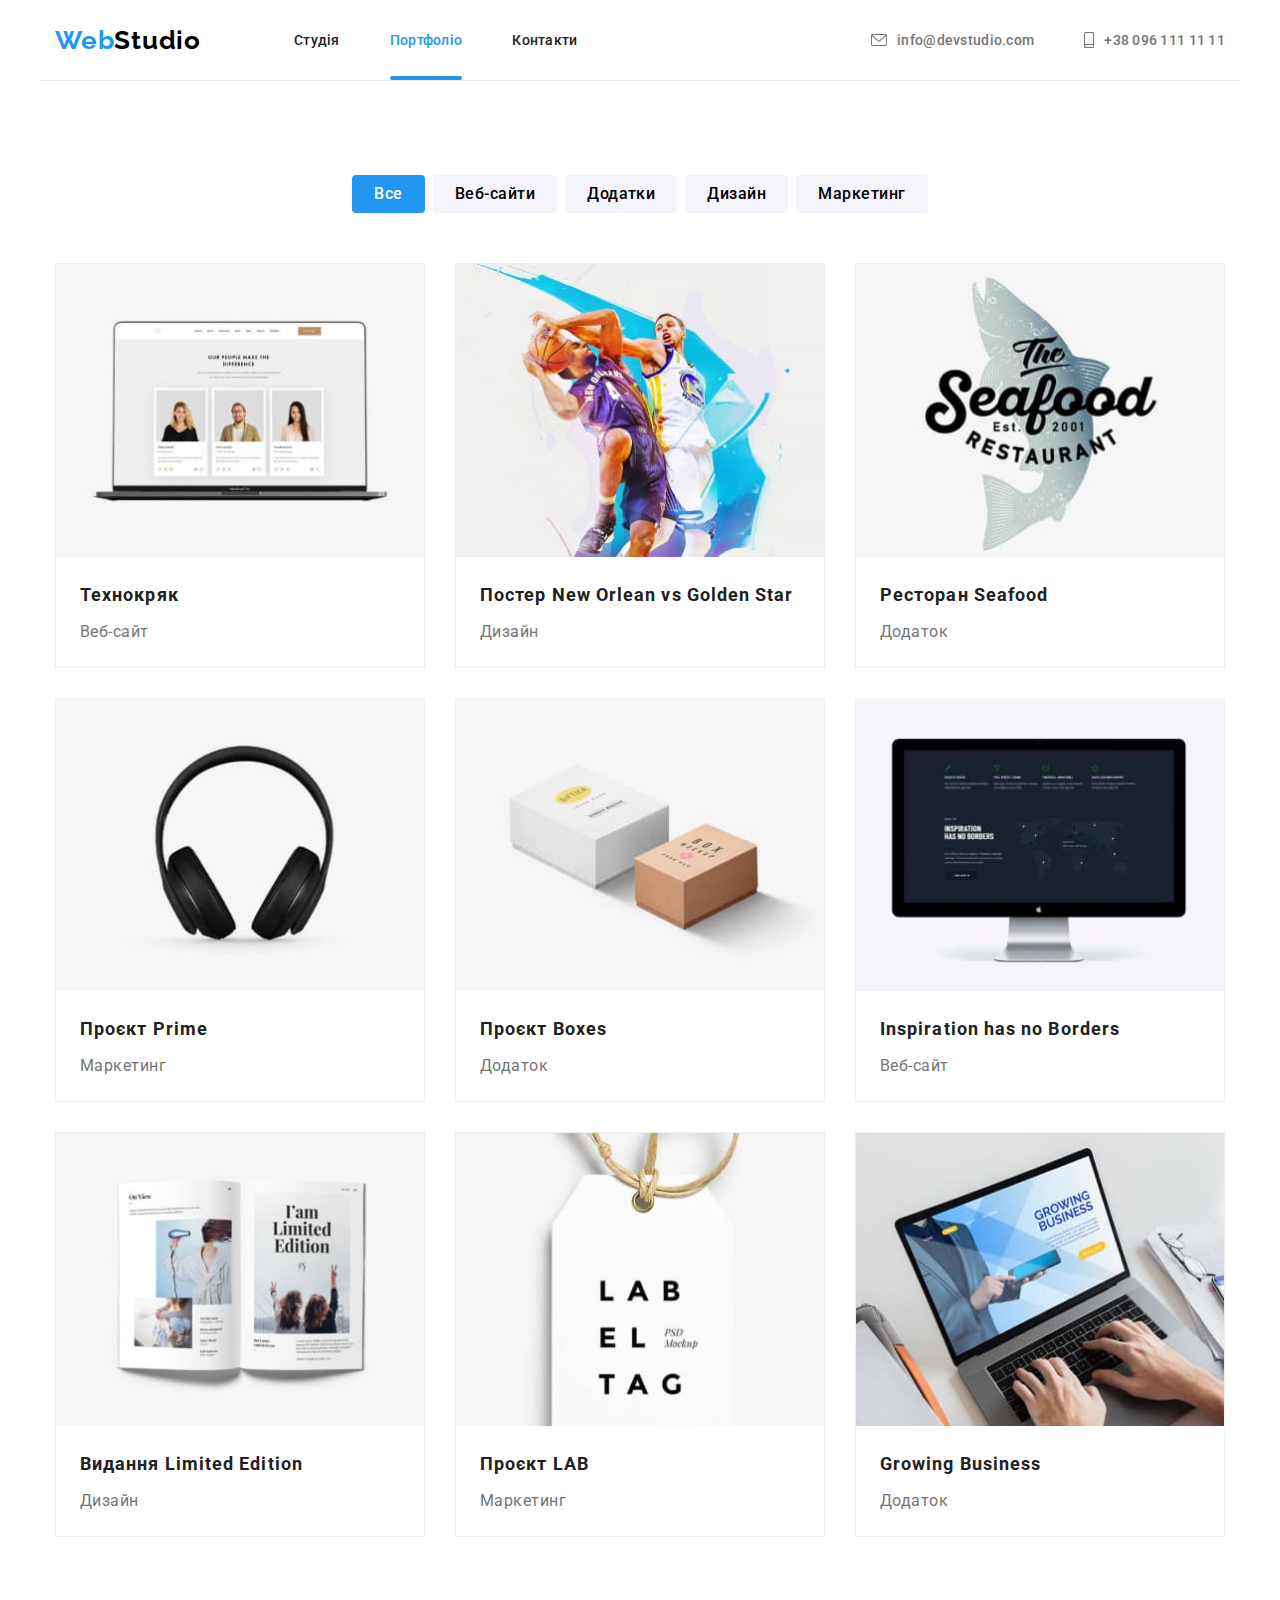
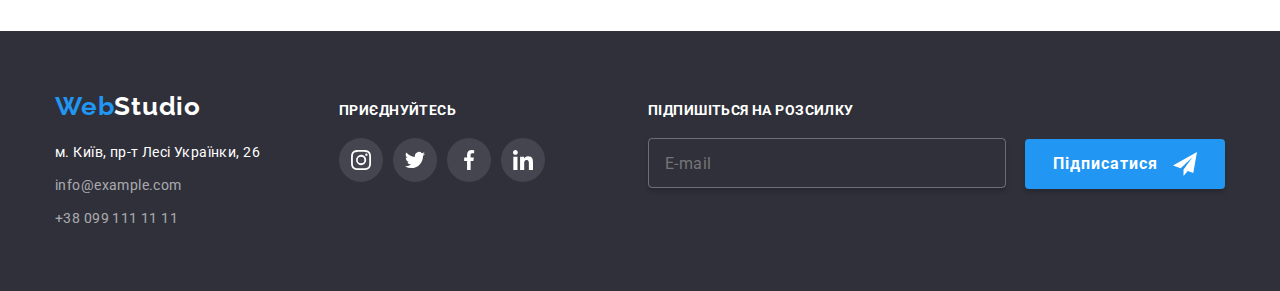
==== portfolio.html @ 69d541e0 "Initial commit" ====
<!DOCTYPE html>
<html lang="uk">
  <head>
    <meta charset="UTF-8" />
    <meta http-equiv="X-UA-Compatible" content="IE=edge" />
    <meta name="viewport" content="width=device-width, initial-scale=1.0" />

    <link rel="preconnect" href="https://fonts.googleapis.com" />
    <link rel="preconnect" href="https://fonts.gstatic.com" crossorigin />
    <link
      href="https://fonts.googleapis.com/css2?family=Raleway:wght@700&family=Roboto:wght@400;500;700;900&display=swap"
      rel="stylesheet"
    />

    <link rel="stylesheet" href="./css/modern-normalize.css" />
    <link rel="stylesheet" href="./css/styles.css" />

    <title>Portfolio</title>
  </head>

  <body>
    <header>
      <div class="container header">
        <nav class="header-nav">
          <a class="nav-logo" href="./index.html"><span class="axcent">Web</span>Studio</a>

          <ul class="nav-list">
            <li class="item"><a class="nav-link" href="./index.html">Студія</a></li>
            <li class="item">
              <a class="nav-link current-page" href="./portfolio.html">Портфоліо</a>
            </li>
            <li class="item"><a class="nav-link" href="#">Контакти</a></li>
          </ul>
        </nav>

        <ul class="header-contact-list">
          <li class="item">
            <a class="nav-link contact-link" href="mailto:info@devstudio.com">
              <svg class="contact-link-icon" aria-hidden="true">
                <use href="./images/icons.svg#icon-envelope"></use>
              </svg>
              info@devstudio.com</a
            >
          </li>
          <li class="item">
            <a class="nav-link contact-link" href="tel:+380961111111">
              <svg class="contact-link-icon smartfone" aria-hidden="true">
                <use href="./images/icons.svg#icon-smartphone"></use>
              </svg>
              +38 096 111 11 11</a
            >
          </li>
        </ul>
      </div>
    </header>

    <main>
      <!-- cases -->
      <section class="section cases">
        <div class="container">
          <h1 class="visually-hidden">Галерея проектів</h1>

          <ul class="button-list">
            <li class="button-list-item">
              <button class="button start" type="button">Все</button>
            </li>
            <li class="button-list-item">
              <button type="button" class="button">Веб-сайти</button>
            </li>
            <li class="button-list-item">
              <button type="button" class="button">Додатки</button>
            </li>
            <li class="button-list-item"><button type="button" class="button">Дизайн</button></li>
            <li class="button-list-item">
              <button type="button" class="button">Маркетинг</button>
            </li>
          </ul>

          <ul class="cases-list">
            <li class="case-item">
              <a href="#" class="case-link">
                <div class="card-thumb">
                  <img
                    src="./images/cases/case-1.jpg"
                    alt="сторінка веб-сайту на екрані ноутбука"
                    width="370"
                    height="294"
                  />
                  <div class="card-description">
                    <p class="card-description-text">
                      Ресурс пропонує комплексні пропозиції з різним рівнем функціоналу та сервісів.
                      Все це дозволить відвідувачу отримати вичерпні відомості про компанію чи
                      приватну особу.
                    </p>
                  </div>
                </div>
                <h2 class="case-title">Технокряк</h2>
                <p class="case-text">Веб-сайт</p>
              </a>
            </li>

            <li class="case-item">
              <a href="#" class="case-link">
                <div class="card-thumb">
                  <img
                    src="./images/cases/case-2.jpg"
                    alt="два спортсмени грають в баскетбол"
                    width="370"
                    height="294"
                  />
                  <div class="card-description">
                    <p class="card-description-text">
                      Ресурс пропонує комплексні пропозиції з різним рівнем функціоналу та сервісів.
                      Все це дозволить відвідувачу отримати вичерпні відомості про компанію чи
                      приватну особу.
                    </p>
                  </div>
                </div>
                <h2 class="case-title">Постер New Orlean vs Golden Star</h2>
                <p class="case-text">Дизайн</p>
              </a>
            </li>

            <li class="case-item">
              <a href="#" class="case-link">
                <div class="card-thumb">
                  <img
                    src="./images/cases/case-3.jpg"
                    alt="емблема морського ресторану"
                    width="370"
                    height="294"
                  />
                  <div class="card-description">
                    <p class="card-description-text">
                      Ресурс пропонує комплексні пропозиції з різним рівнем функціоналу та сервісів.
                      Все це дозволить відвідувачу отримати вичерпні відомості про компанію чи
                      приватну особу.
                    </p>
                  </div>
                </div>
                <h2 class="case-title">Ресторан Seafood</h2>
                <p class="case-text">Додаток</p>
              </a>
            </li>

            <li class="case-item">
              <a href="#" class="case-link">
                <div class="card-thumb">
                  <img src="./images/cases/case-4.jpg" alt="навушники" width="370" height="294" />
                  <div class="card-description">
                    <p class="card-description-text">
                      Ресурс пропонує комплексні пропозиції з різним рівнем функціоналу та сервісів.
                      Все це дозволить відвідувачу отримати вичерпні відомості про компанію чи
                      приватну особу.
                    </p>
                  </div>
                </div>
                <h2 class="case-title">Проєкт Prime</h2>
                <p class="case-text">Маркетинг</p>
              </a>
            </li>

            <li class="case-item">
              <a href="#" class="case-link">
                <div class="card-thumb">
                  <img src="./images/cases/case-5.jpg" alt="дві коробки" width="370" height="294" />
                  <div class="card-description">
                    <p class="card-description-text">
                      Ресурс пропонує комплексні пропозиції з різним рівнем функціоналу та сервісів.
                      Все це дозволить відвідувачу отримати вичерпні відомості про компанію чи
                      приватну особу.
                    </p>
                  </div>
                </div>
                <h2 class="case-title">Проєкт Boxes</h2>
                <p class="case-text">Додаток</p>
              </a>
            </li>

            <li class="case-item">
              <a href="#" class="case-link">
                <div class="card-thumb">
                  <img
                    src="./images/cases/case-6.jpg"
                    alt="сторінка веб-сайту на екрані монітору"
                    width="370"
                    height="294"
                  />
                  <div class="card-description">
                    <p class="card-description-text">
                      Ресурс пропонує комплексні пропозиції з різним рівнем функціоналу та сервісів.
                      Все це дозволить відвідувачу отримати вичерпні відомості про компанію чи
                      приватну особу.
                    </p>
                  </div>
                </div>
                <h2 class="case-title">Inspiration has no Borders</h2>
                <p class="case-text">Веб-сайт</p>
              </a>
            </li>

            <li class="case-item">
              <a href="#" class="case-link">
                <div class="card-thumb">
                  <img
                    src="./images/cases/case-7.jpg"
                    alt="розгорнутий журнал"
                    width="370"
                    height="294"
                  />
                  <div class="card-description">
                    <p class="card-description-text">
                      Ресурс пропонує комплексні пропозиції з різним рівнем функціоналу та сервісів.
                      Все це дозволить відвідувачу отримати вичерпні відомості про компанію чи
                      приватну особу.
                    </p>
                  </div>
                </div>
                <h2 class="case-title">Видання Limited Edition</h2>
                <p class="case-text">Дизайн</p>
              </a>
            </li>

            <li class="case-item">
              <a href="#" class="case-link">
                <div class="card-thumb">
                  <img src="./images/cases/case-8.jpg" alt="ярлик" width="370" height="294" />
                  <div class="card-description">
                    <p class="card-description-text">
                      Ресурс пропонує комплексні пропозиції з різним рівнем функціоналу та сервісів.
                      Все це дозволить відвідувачу отримати вичерпні відомості про компанію чи
                      приватну особу.
                    </p>
                  </div>
                </div>
                <h2 class="case-title">Проєкт LAB</h2>
                <p class="case-text">Маркетинг</p>
              </a>
            </li>

            <li class="case-item">
              <a href="#" class="case-link">
                <div class="card-thumb">
                  <img
                    src="./images/cases/case-9.jpg"
                    alt="сторінка веб-сайту на екрані ноутбуку"
                    width="370"
                    height="294"
                  />
                  <div class="card-description">
                    <p class="card-description-text">
                      Ресурс пропонує комплексні пропозиції з різним рівнем функціоналу та сервісів.
                      Все це дозволить відвідувачу отримати вичерпні відомості про компанію чи
                      приватну особу.
                    </p>
                  </div>
                </div>
                <h2 class="case-title">Growing Business</h2>
                <p class="case-text">Додаток</p>
              </a>
            </li>
          </ul>
        </div>
      </section>
    </main>

    <footer class="footer">
      <div class="container footer-flex">
        <div class="address-container">
          <a class="footer-logo" href="./index.html"><span class="axcent">Web</span>Studio</a>

          <address class="address">
            <ul class="footer-address-list">
              <li class="footer-address-item">
                <a
                  class="footer-address-link"
                  href="https://goo.gl/maps/piqngm7oDQpEDh6u6"
                  target="_blank"
                  rel="noopener nofollow noreferrer"
                  >м. Київ, пр-т Лесі Українки, 26</a
                >
              </li>

              <li class="footer-contact-item">
                <a class="footer-contact-link" href="mailto:info@example.com">info@example.com</a>
              </li>

              <li class="footer-contact-item">
                <a class="footer-contact-link" href="tel:+380991111111">+38 099 111 11 11</a>
              </li>
            </ul>
          </address>
        </div>

        <div>
          <p class="socials-text">приєднуйтесь</p>
          <ul class="social-list">
            <li class="social-link-item">
              <a href="#" class="social-link footer-socials">
                <svg class="social-icon" aria-label="instagram">
                  <use href="./images/icons.svg#icon-1-instagram"></use>
                </svg>
              </a>
            </li>

            <li class="social-link-item">
              <a href="#" class="social-link footer-socials">
                <svg class="social-icon" aria-label="twitter">
                  <use href="./images/icons.svg#icon-2-twitter"></use>
                </svg>
              </a>
            </li>

            <li class="social-link-item">
              <a href="#" class="social-link footer-socials">
                <svg class="social-icon" aria-label="facebook">
                  <use href="./images/icons.svg#icon-3-facebook"></use>
                </svg>
              </a>
            </li>

            <li class="social-link-item">
              <a href="#" class="social-link footer-socials">
                <svg class="social-icon" aria-label="linkedin">
                  <use href="./images/icons.svg#icon-4-linkedin"></use>
                </svg>
              </a>
            </li>
          </ul>
        </div>

        <form name="signup" class="signup-form">
          <p class="form-caption">Підпишіться на розсилку</p>
          <label>
            <input class="input-email" type="email" name="email" placeholder="E-mail" />
          </label>
          <button class="signup-button" type="submit">
            Підписатися
            <svg class="signup-button-svg" width="24" height="24">
              <use href="./images/icons.svg#icon-send"></use>
            </svg>
          </button>
        </form>
      </div>
    </footer>
  </body>
</html>
---- css/styles.css ----
:root {
  --axcent: #2196f3;
  --main-text-color: #212121;
  --main-background-color: #ffffff;
  --secondary-background-color: #2f303a;
  --text-white: #ffffff;
  --text-grey: #757575;
  --timing-function: cubic-bezier(0.4, 0, 0.2, 1);
  --trans-duration: 250ms;
}

body {
  font-family: 'Roboto', sans-serif;
  font-size: 16px;
  font-weight: 400;
  line-height: 1.17;
  color: var(--main-text-color);
  background-color: var(--main-background-color);
}

/* reset */
html {
  box-sizing: border-box;
}
*,
*::after,
*::before {
  box-sizing: inherit;
}
/* Стили для обнуления верхних отступов у элементов */
h1,
h2,
h3,
h4,
h5,
h6,
p {
  margin-top: 0;
}
/*  для обнуления базовых свойств у списков (ul) */
ul {
  list-style: none;
  padding-left: 0;
  margin: 0;
}
/*  для обнуления базовых свойств у ссылок */
a {
  text-decoration: none;
  color: inherit;
}
/* Свойства для корректного отображения картинок */
img {
  display: block;
  max-width: 100%;
  height: auto;
}
/* Свойства для обнуления курсива у address */
address {
  font-style: normal;
}

.container {
  margin: 0 auto;
  width: 1200px;
  padding: 0 15px;
}

.section {
  padding-top: 94px;
  padding-bottom: 94px;
}

.axcent {
  color: var(--axcent);
}

.visually-hidden {
  position: absolute;
  width: 1px;
  height: 1px;
  margin: -1px;
  border: 0;
  padding: 0;
  white-space: nowrap;
  clip-path: inset(100%);
  clip: rect(0 0 0 0);
  overflow: hidden;
}

/* header */
.nav-logo {
  margin-right: 93px;
  font-family: Raleway;
  font-weight: 700;
  font-size: 26px;
  color: #000000;
  letter-spacing: 0.03em;
}

.header-nav {
  display: flex;
  align-items: center;
}

.header {
  display: flex;
}

.nav-link.current-page {
  position: relative;
  color: var(--axcent);
}

.nav-link.current-page::after {
  content: '';
  width: 100%;
  height: 4px;
  border-radius: 2px;
  background-color: var(--axcent);
  position: absolute;
  bottom: 0;
  left: 0;
}

.nav-list {
  display: flex;
}

.nav-list .item + .item {
  margin-left: 50px;
}

.header-contact-list {
  display: flex;
  margin-left: auto;
}

.header-contact-list .item:not(:last-child) {
  margin-right: 50px;
}

.nav-link {
  color: var(--main-text-color);
  display: flex;
  align-items: center;
  padding-top: 32px;
  padding-bottom: 32px;
  font-size: 14px;
  font-weight: 500;
  letter-spacing: 0.02em;

  transition-property: color;
  transition-duration: var(--trans-duration);
  transition-timing-function: var(--timing-function);
}

.nav-link:hover,
.nav-link:focus {
  color: var(--axcent);
}

.contact-link {
  color: var(--text-grey);
}

.contact-link-icon {
  width: 16px;
  height: 12px;
  margin-right: 10px;
  fill: var(--text-grey);
}

.contact-link-icon.smartfone {
  width: 10px;
  height: 16px;
}

.contact-link:hover .contact-link-icon,
.contact-link:focus .contact-link-icon {
  fill: var(--axcent);
}

.header {
  border-bottom: 1px solid #ececec;
}

/* hero */
.hero {
  background-color: #c4c4c4;
  text-align: center;
  padding: 200px 0;
  background-image: linear-gradient(90deg, rgba(47, 48, 58, 0.4), rgba(47, 48, 58, 0.4)),
    url(../images/hero-bgimg.jpg);
  max-width: 1600px;
  background-repeat: no-repeat;
  background-position: center;
  background-size: cover;
  margin: 0 auto;
}

.hero-title {
  font-size: 44px;
  font-weight: 900;
  line-height: 1.36;
  letter-spacing: 0.06em;
  text-align: center;
  text-transform: uppercase;
  color: var(--text-white);
  width: 696px;
  margin: 0 auto;
  margin-bottom: 30px;
}

.hero-button {
  border-radius: 4px;
  border-style: none;
  background-color: var(--axcent);
  color: var(--text-white);
  font-weight: 700;
  line-height: 1.88;
  letter-spacing: 0.06em;
  text-align: center;
  padding: 10px 32px;
  cursor: pointer;
  transition: background-color var(--trans-duration) var(--timing-function);
}

.hero-button:hover,
.nero-button:focus {
  background-color: rgba(33, 150, 243, 0.8);
}
/* advantages */

.advantages-icon-container {
  height: 120px;
  background-color: #f5f4fa;
  display: flex;
  align-items: center;
  justify-content: center;
}

.advantages-item-icon {
  width: 70px;
  height: 70px;
  fill: #212121;
}

.advantages-item-title {
  font-size: 14px;
  font-weight: 700;
  text-align: left;
  text-transform: uppercase;
  letter-spacing: 0.03em;
  margin-top: 30px;
  margin-bottom: 10px;
}

.advantages-item-text {
  font-size: 14px;
  line-height: 1.71;
  letter-spacing: 0.03em;
  color: var(--text-grey);
  margin: 0;
}

.advantages-item {
  width: 270px;
}

.advantages-list {
  display: flex;
}

.advantages-item:not(:last-child) {
  margin-right: 30px;
}

/* specialization */
.section-title {
  font-size: 36px;
  font-weight: 700;
  letter-spacing: 0.03em;
  text-align: center;
  margin-bottom: 50px;
}

.specialization {
  padding-top: 0;
}

.specialization-list {
  display: flex;
}

.specialization-item:not(:last-child) {
  margin-right: 30px;
}

.specialization-thumb {
  position: relative;
}

.specialization-caption {
  position: absolute;
  bottom: 0;
  left: 0;
  width: 100%;
  padding-top: 27px;
  padding-bottom: 27px;
  margin-bottom: 0;
  text-transform: uppercase;
  color: var(--text-white);
  background-color: rgba(47, 48, 58, 0.8);

  font-size: 14px;
  font-weight: 700;
  letter-spacing: 0.03em;
  text-align: center;
}

/* team */

.team {
  background-color: #f5f4fa;
}

.team-list {
  display: flex;
}

.team-item {
  background-color: var(--main-background-color);
  box-shadow: 0px 1px 3px rgba(0, 0, 0, 0.12), 0px 1px 1px rgba(0, 0, 0, 0.14),
    0px 2px 1px rgba(0, 0, 0, 0.2);
  border-radius: 0px 0px 4px 4px;
}

.team-item:not(:last-child) {
  margin-right: 30px;
}

.team-item-header {
  font-weight: 500;
  letter-spacing: 0.03em;
  text-align: center;
  padding-top: 30px;
  margin-bottom: 10px;
}

.team-item-text {
  letter-spacing: 0.03em;
  text-align: center;
  color: var(--text-grey);
  margin-bottom: 16px;
}

.social-list {
  display: flex;
  align-items: center;
  justify-content: center;
  padding-bottom: 30px;
}

.social-link-item:not(:last-child) {
  margin-right: 10px;
}

.social-link-item {
  width: 44px;
  height: 44px;
}

.social-link {
  width: 100%;
  height: 100%;
  display: flex;
  align-items: center;
  justify-content: center;
  border-radius: 50%;
  transition-property: background-color;
  transition-duration: var(--trans-duration);
  transition-timing-function: var(--timing-function);
}

.social-link:hover,
.social-link:focus {
  background-color: var(--axcent);
}

.social-icon {
  width: 44px;
  height: 44px;
  fill: #afb1b8;
  transition-property: fill;
  transition-duration: var(--trans-duration);
  transition-timing-function: var(--timing-function);
}

.social-link:hover .social-icon,
.social-link:focus .social-icon {
  fill: var(--main-background-color);
}

/* clients */

.clients-list {
  display: flex;
  justify-content: space-between;
}

.client-item {
  width: 170px;
  height: 92px;
}

.client-link {
  width: 100%;
  height: 100%;
  display: flex;
  align-items: center;
  justify-content: center;
  border: 1px solid #afb1b8;
  border-radius: 4px;
  transition-property: border-color;
  transition-duration: var(--trans-duration);
  transition-timing-function: var(--timing-function);
}

.client-link:hover,
.client-link:focus {
  border-color: var(--axcent);
}

.client-icon {
  width: 106px;
  height: 60px;
  fill: #afb1b8;
  transition-property: fill;
  transition-duration: var(--trans-duration);
  transition-timing-function: var(--timing-function);
}

.client-link:hover .client-icon,
.client-link:focus .client-icon {
  fill: var(--axcent);
}

/* footer */
.footer {
  background-color: var(--secondary-background-color);
  padding: 60px 0;
}

.footer-flex {
  display: flex;
  align-items: baseline;
  justify-content: space-between;
}

.address-container {
  margin-right: 70px;
}

.footer-logo {
  font-family: Raleway;
  font-weight: 700;
  font-size: 26px;
  color: var(--text-white);
  letter-spacing: 0.03em;
}

.footer-address-list {
  font-size: 14px;
  line-height: 1.71;
  letter-spacing: 0.03em;
}

.footer-address-link {
  color: var(--text-white);
}

.footer-contact-item {
  margin-top: 9px;
}

.footer-contact-link {
  color: rgb(255, 255, 255, 0.6);
  transition-property: color;
  transition-duration: var(--trans-duration);
  transition-timing-function: var(--timing-function);
}

.footer-contact-link:hover,
.footer-contact-link:focus {
  color: var(--axcent);
}

.address {
  margin-top: 20px;
}

.social-link.footer-socials {
  border-radius: 50%;
  background-color: rgba(255, 255, 255, 0.1);
}

.social-link.footer-socials:hover,
.social-link.footer-socials:focus {
  background-color: var(--axcent);
}

.footer-socials > .social-icon {
  fill: var(--main-background-color);
}

.socials-text {
  text-transform: uppercase;
  color: var(--text-white);
  font-size: 14px;
  font-weight: 700;
  letter-spacing: 0.03em;
  margin-bottom: 20px;
}

/* footer form */

.signup-form {
  margin-left: 94px;
}

.form-caption {
  text-transform: uppercase;
  color: var(--text-white);
  font-size: 14px;
  font-weight: 700;
  letter-spacing: 0.03em;
  margin-bottom: 20px;
}

.input-email {
  width: 358px;
  height: 50px;
  background-color: transparent;
  box-shadow: 0px 4px 4px 0px rgba(0, 0, 0, 0.15);
  border: 1px solid rgba(255, 255, 255, 0.3);
  border-radius: 4px;
  font-family: Roboto;
  line-height: 1.25;
  letter-spacing: 0.03em;
  color: var(--text-white);
  padding: 15px 16px;
}

.signup-button {
  display: inline-flex;
  align-items: center;
  justify-content: space-between;
  margin-left: 15px;
  width: 200px;
  height: 50px;
  text-align: center;
  padding: 10px 28px;
  background: #2196f3;
  box-shadow: 0px 4px 4px rgba(0, 0, 0, 0.15);
  border-radius: 4px;
  border: none;
  font-weight: 700;
  line-height: 1.88;
  letter-spacing: 0.06em;
  color: var(--text-white);
  transition: background-color var(--trans-duration) var(--timing-function);
}

.signup-button-svg {
  fill: #ffffff;
}

.signup-button:hover,
.signup-button:focus {
  background: #188ce8;
}

/* portfolio */

/* buttons */
.button {
  border-radius: 4px;
  background-color: #f5f4fa;
  font-weight: 500;
  line-height: 1.63;
  letter-spacing: 0.03em;
  text-align: center;
  cursor: pointer;
  border-style: none;
  padding: 6px 22px;
  transition: color var(--trans-duration) var(--timing-function),
    background-color var(--trans-duration) var(--timing-function),
    box-shadow var(--trans-duration) var(--timing-function);
}

.button.start {
  color: var(--text-white);
  background-color: var(--axcent);
}

.button:hover,
.button:focus {
  color: var(--text-white);
  background-color: var(--axcent);
  box-shadow: 0px 3px 1px rgba(0, 0, 0, 0.1), 0px 1px 2px rgba(0, 0, 0, 0.08),
    0px 2px 2px rgba(0, 0, 0, 0.12);
}

.button-list {
  display: flex;
  justify-content: center;
  margin-bottom: 50px;
}

.button-list-item:not(:last-child) {
  margin-right: 8px;
}

/* cases */

.case-item {
  border: 1px solid #eeeeee;
  border-radius: 0px;
}

.case-link {
  display: block;
  transition-property: box-shadow;
  transition-duration: var(--trans-duration);
  transition-timing-function: var(--timing-function);
}

.case-link:hover,
.case-link:focus {
  box-shadow: 0px 1px 1px rgba(0, 0, 0, 0.12), 0px 4px 4px rgba(0, 0, 0, 0.06),
    1px 4px 6px rgba(0, 0, 0, 0.16);
}

.case-title {
  font-size: 18px;
  font-weight: 700;
  line-height: 2;
  letter-spacing: 0.06em;
  padding-top: 20px;
  padding-left: 24px;
  margin-bottom: 4px;
}

.case-text {
  line-height: 1.88;
  letter-spacing: 0.03em;
  color: var(--text-grey);
  padding-bottom: 20px;
  padding-left: 24px;
  margin-bottom: 0;
}

.cases-list {
  display: flex;
  flex-wrap: wrap;
}

.case-item {
  width: calc((100% - 2 * 30px) / 3);
}

.case-item:not(:nth-child(3n)) {
  margin-right: 30px;
}

.case-item:not(:nth-last-child(-n + 3)) {
  margin-bottom: 30px;
}

.card-thumb {
  position: relative;
  overflow: hidden;
}

.card-description {
  background-color: rgba(33, 150, 243, 0.9);
  position: absolute;
  transition: transform var(--trans-duration) var(--timing-function);
}

.case-link:hover .card-description,
.case-link:focus .card-description {
  transform: translatey(-100%);
}

.card-description-text {
  font-size: 18px;
  line-height: 1.55;
  color: var(--text-white);
  letter-spacing: 0.03em;
  padding: 63px 24px;
  margin-bottom: 0;
}

/* modal */
.backdrop {
  position: fixed;
  top: 0;
  left: 0;
  width: 100%;
  height: 100%;
  background-color: rgba(0, 0, 0, 0.2);
  opacity: 1;
  transform: scale(1);
  transition: opacity var(--trans-duration) var(--timing-function),
    visibility var(--trans-duration) var(--timing-function),
    transform var(--trans-duration) var(--timing-function);
}

.backdrop.is-hidden {
  opacity: 0;
  visibility: hidden;
  pointer-events: none;
  transform: scale(0.9);
}

.modal {
  position: absolute;
  top: 50%;
  left: 50%;
  transform: translate(-50%, -50%);
  height: 581px;
  width: 528px;

  border: 1px solid rgba(0, 0, 0, 0.1);
  border-radius: 4px;
  background-color: var(--main-background-color);
}

.button-modal-close {
  position: absolute;
  top: 8px;
  right: 8px;
  width: 30px;
  height: 30px;
  border: 1px solid rgba(0, 0, 0, 0.1);
  border-radius: 15px;
  background-color: transparent;
}

.button-close-icon {
  fill: #000000;
}

.button-modal-close:hover .button-close-icon,
.button-modal-close:focus .button-close-icon {
  fill: var(--axcent);
}

.callback-form {
  padding: 40px 39px 40px 41px;
}

.callback-form-title {
  font-size: 20px;
  font-weight: 700;
  line-height: 1.15;
  letter-spacing: 0.03em;
  text-align: center;
  margin-bottom: 12px;
}

.form-input-label {
  display: block;
  margin-bottom: 4px;
  font-size: 12px;
  letter-spacing: 0.01em;
  color: var(--text-grey);
}

.input-wrapper {
  position: relative;
  margin-bottom: 10px;
}

.form-input {
  display: block;
  height: 40px;
  width: 100%;
  border: 1px solid rgba(33, 33, 33, 0.2);
  border-radius: 4px;
  padding-left: 42px;
  transition: border-color var(--trans-duration) var(--timing-function);
}

.form-input:focus {
  border: 1px solid rgba(33, 150, 243, 1);
  outline: 0;
}

.form-input:focus + .input-icon {
  fill: var(--axcent);
}

.textarea-comment {
  height: 120px;
  width: 100%;
  resize: none;
  padding: 12px 16px;
  font-size: 12px;
  letter-spacing: 0.01em;
  margin-bottom: 20px;
}

.input-icon {
  position: absolute;
  top: 50%;
  left: 12px;
  width: 18px;
  height: 18px;
  transform: translateY(-50%);
  transition: fill var(--trans-duration) var(--timing-function);
}

.input-checkbox {
  position: absolute;
  width: 1px;
  height: 1px;
  margin: -1px;
  border: 0;
  padding: 0;
  white-space: nowrap;
  clip-path: inset(100%);
  clip: rect(0 0 0 0);
  overflow: hidden;
}

.user-consent-label {
  display: flex;
  align-items: center;
  justify-content: center;
  margin-bottom: 30px;
  font-size: 14px;
  line-height: 1.71;
  letter-spacing: 0.03em;
}

.icon-check {
  display: inline-block;
  width: 16px;
  height: 15px;
  margin-right: 7px;
  border-radius: 2px;
  border: 2px solid #212121;
  fill: transparent;
  transition: background-color var(--trans-duration) var(--timing-function);
}

.input-checkbox:checked + .icon-check {
  background-color: var(--axcent);
  fill: var(--text-white);
  border: 0px;
}

.agreement-link {
  text-decoration: underline;
  color: var(--axcent);
}

.callback-submit-button {
  display: block;
  margin-left: auto;
  margin-right: auto;
  width: 200px;
  height: 50px;
  background: #2196f3;
  box-shadow: 0px 4px 4px rgba(0, 0, 0, 0.15);
  border-radius: 4px;
  border-width: 0;
  color: var(--text-white);
  font-family: Roboto;
  font-weight: 700;
  line-height: 1.88;
  letter-spacing: 0.06em;
  transition: background-color var(--trans-duration) var(--timing-function);
}

.callback-submit-button:hover,
.callback-submit-button:focus {
  background: #188ce8;
}
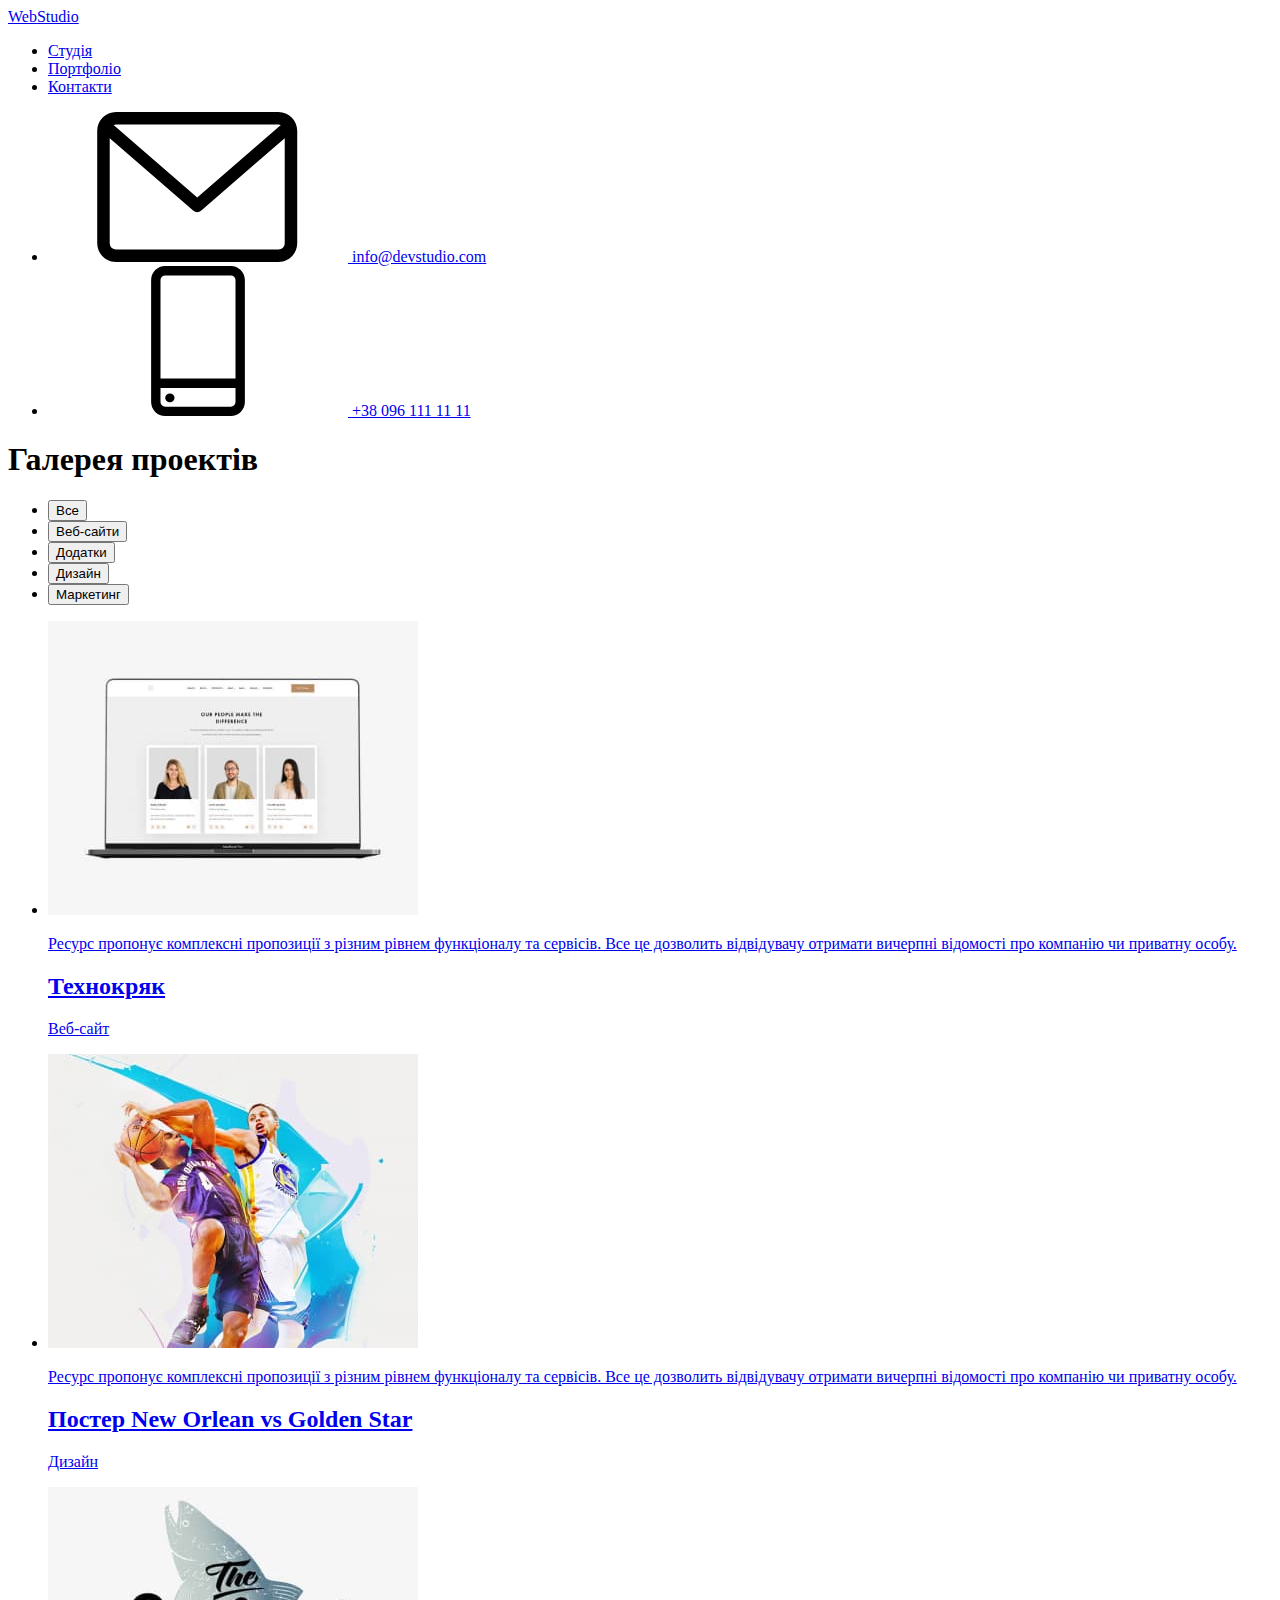
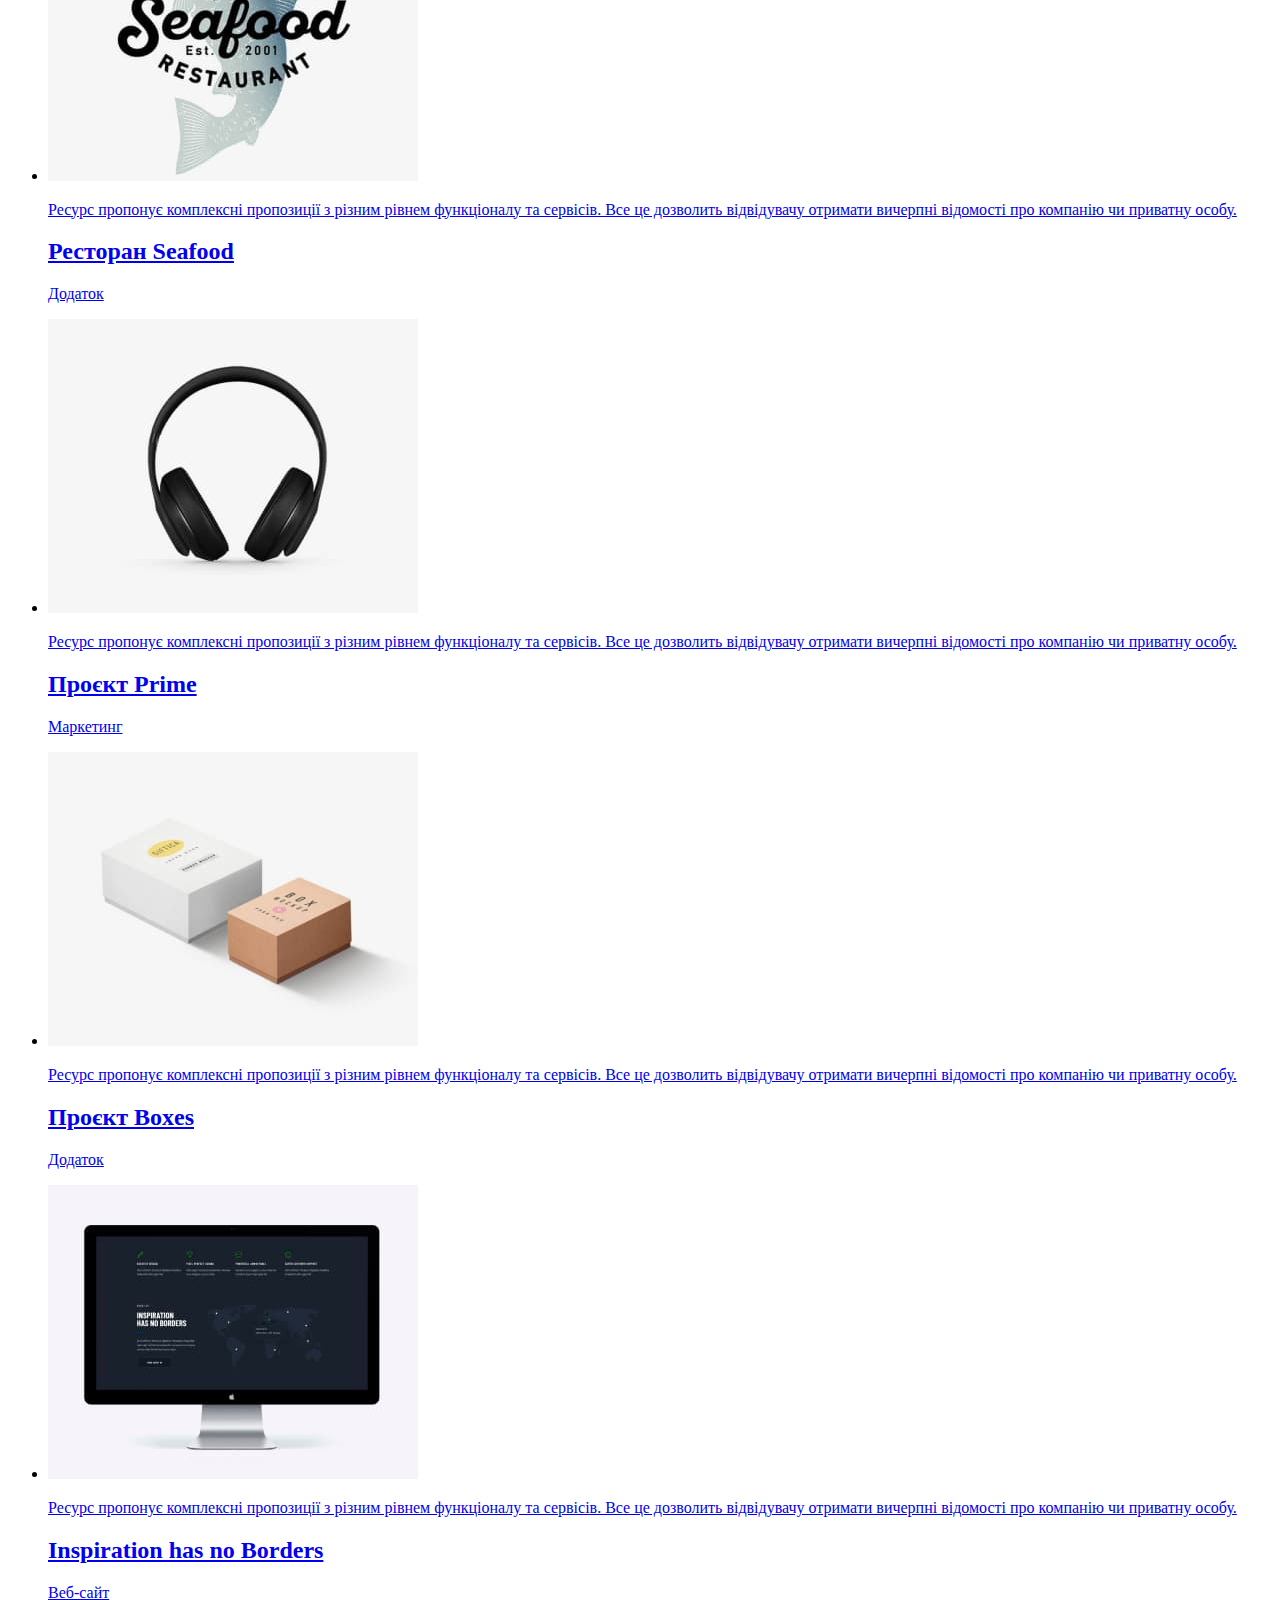
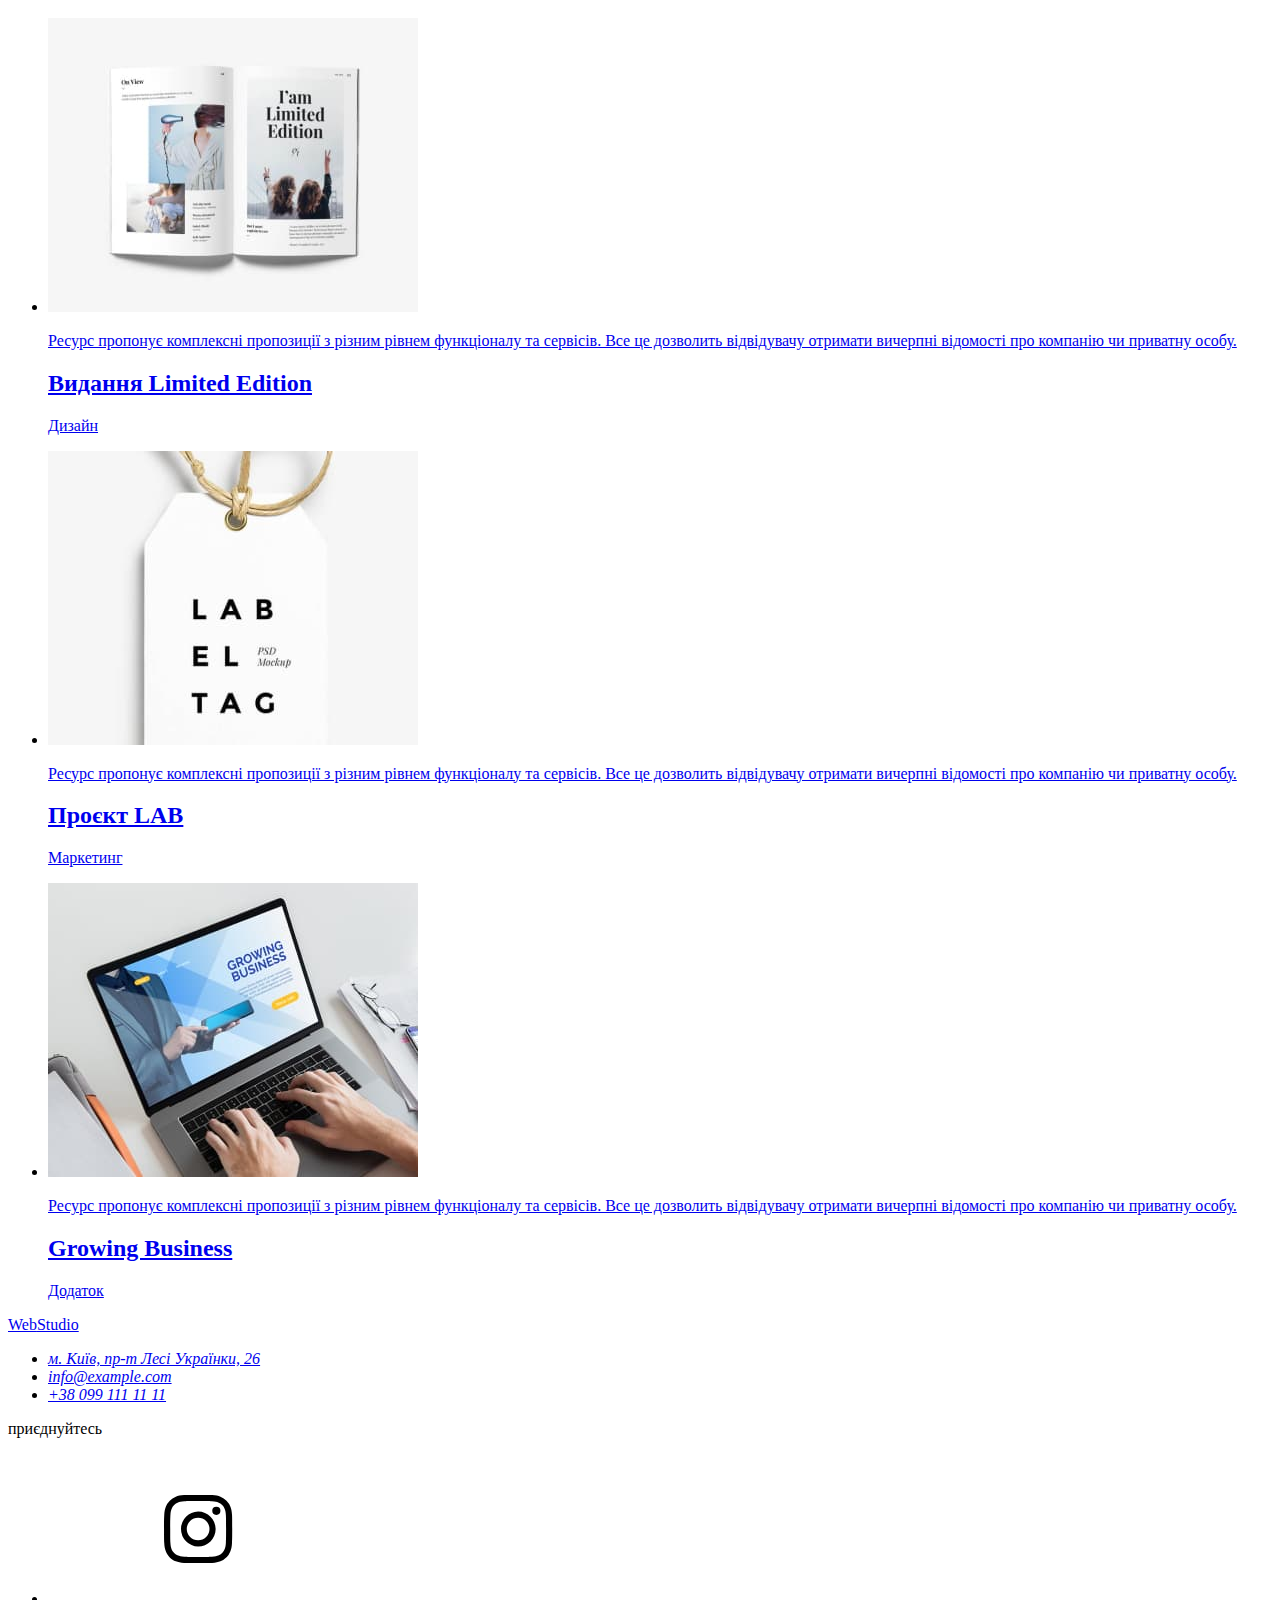
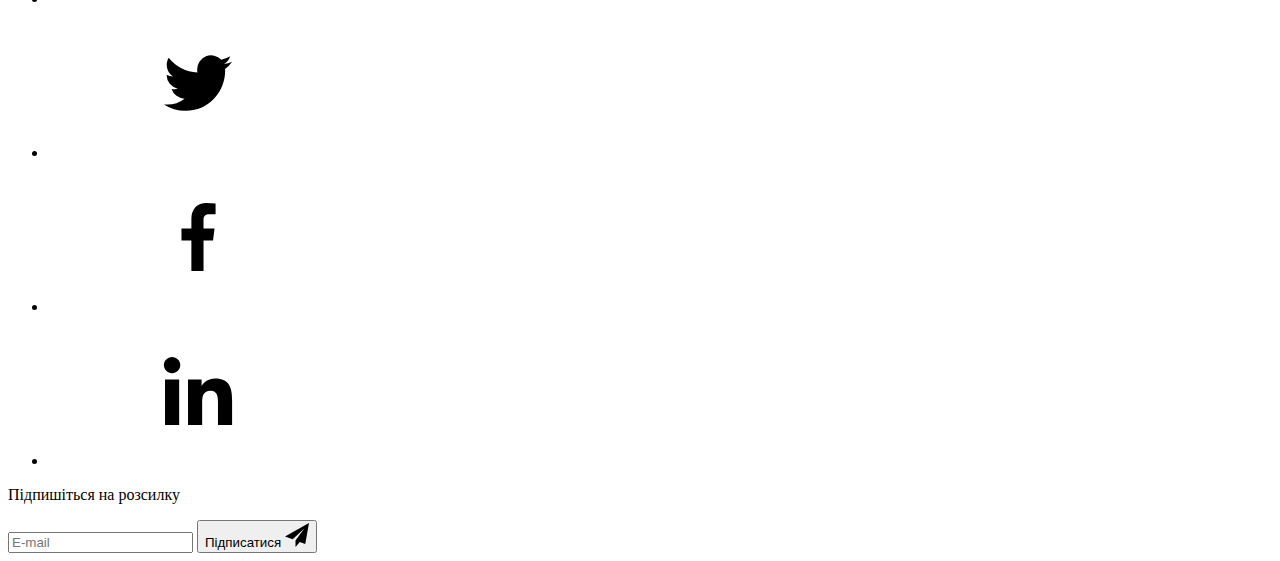
==== commit 3dbc9de0: "delete modern-normalize.css link in head section" ====
--- a/portfolio.html
+++ b/portfolio.html
@@ -12,8 +12,7 @@
       rel="stylesheet"
     />
 
-    <link rel="stylesheet" href="./css/modern-normalize.css" />
-    <link rel="stylesheet" href="./css/styles.css" />
+    <link rel="stylesheet" href="./css/main.min.css" />
 
     <title>Portfolio</title>
   </head>
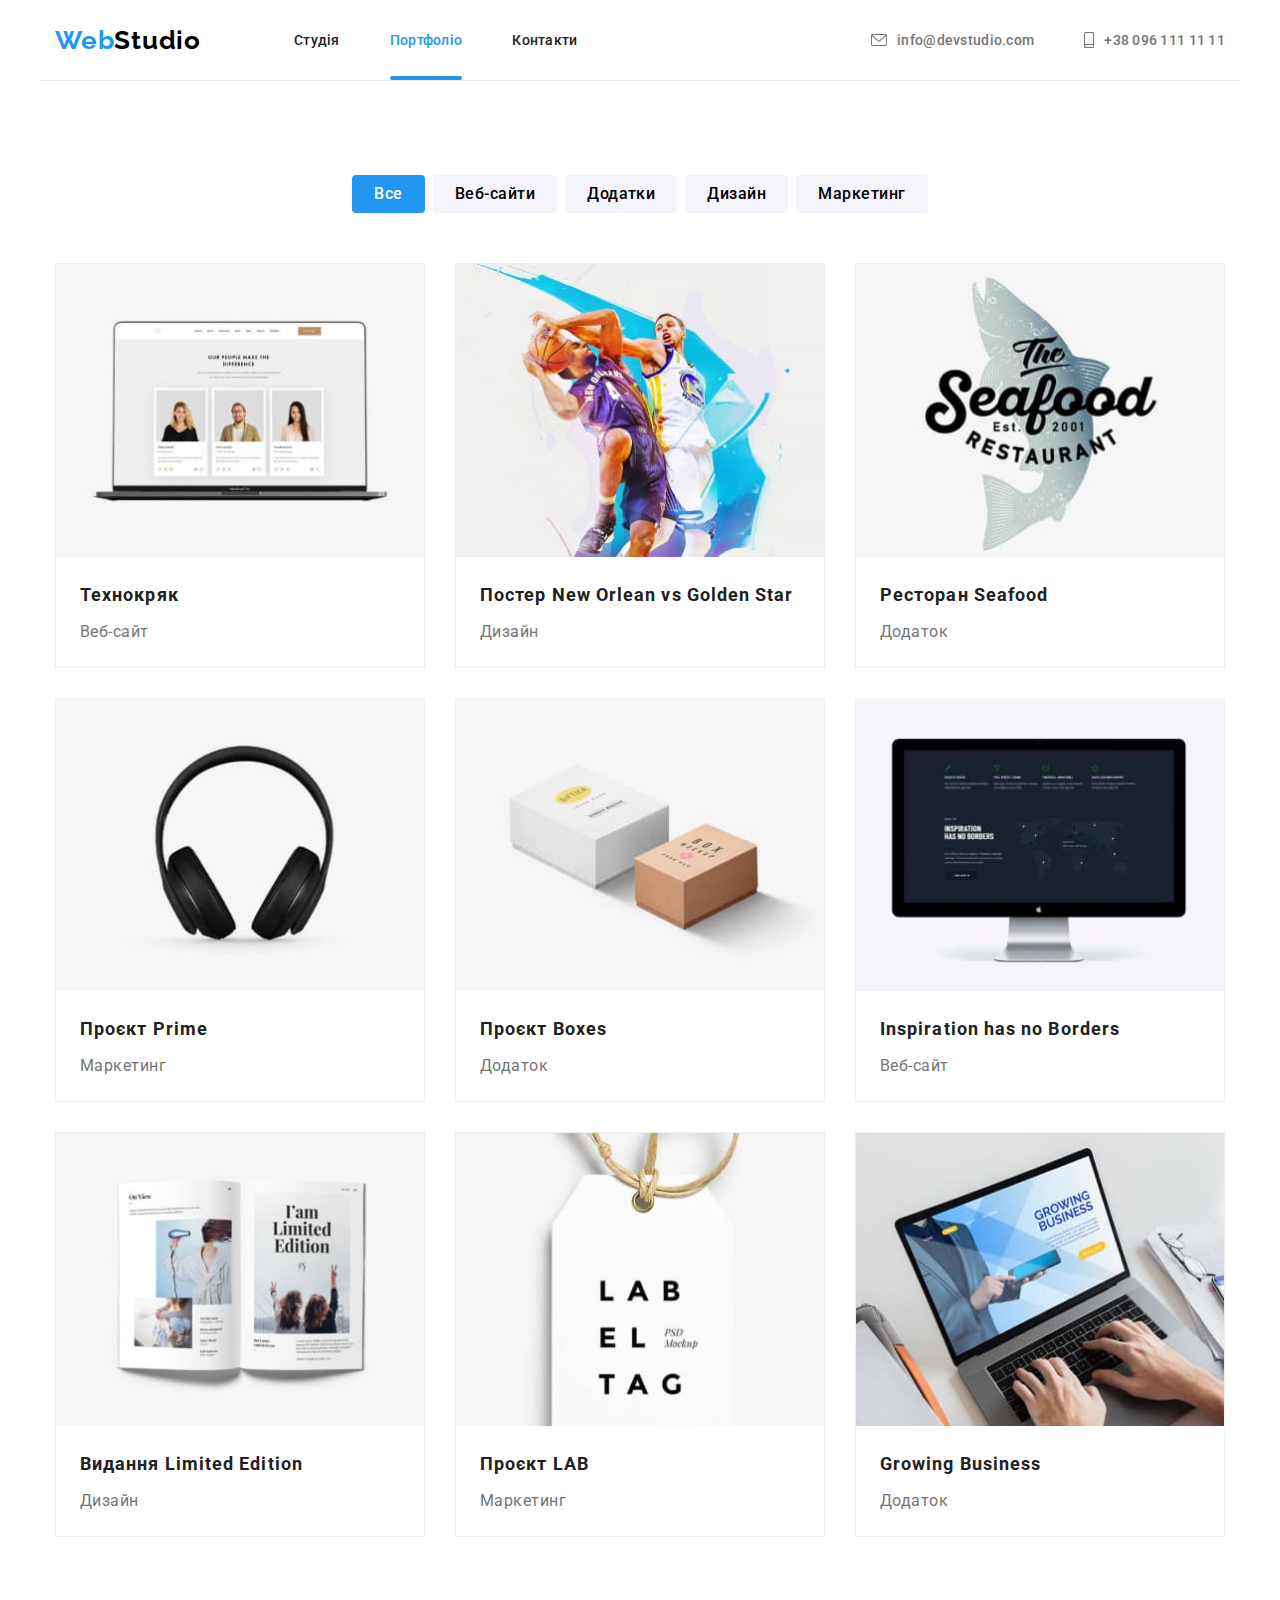
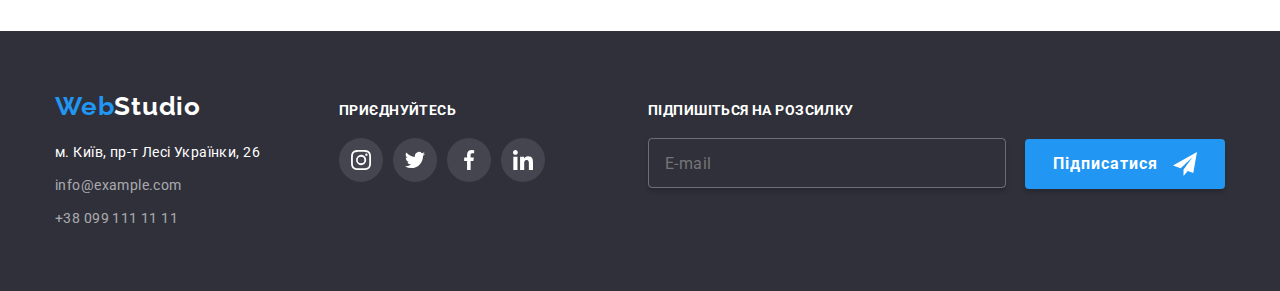
==== commit cd25dbeb: "BEM refactoring" ====
--- a/portfolio.html
+++ b/portfolio.html
@@ -21,29 +21,36 @@
     <header>
       <div class="container header">
         <nav class="header-nav">
-          <a class="nav-logo" href="./index.html"><span class="axcent">Web</span>Studio</a>
-
-          <ul class="nav-list">
-            <li class="item"><a class="nav-link" href="./index.html">Студія</a></li>
-            <li class="item">
-              <a class="nav-link current-page" href="./portfolio.html">Портфоліо</a>
-            </li>
-            <li class="item"><a class="nav-link" href="#">Контакти</a></li>
+          <a class="logo header__logo" href="./index.html"
+            ><span class="logo__span">Web</span>Studio</a
+          >
+
+          <ul class="header-nav__list">
+            <li class="header-nav__item">
+              <a class="header-link" href="./index.html">Студія</a>
+            </li>
+            <li class="header-nav__item">
+              <a class="header-link header-link--current-page" href="./portfolio.html">Портфоліо</a>
+            </li>
+            <li class="header-nav__item"><a class="header-link" href="#">Контакти</a></li>
           </ul>
         </nav>
 
-        <ul class="header-contact-list">
-          <li class="item">
-            <a class="nav-link contact-link" href="mailto:info@devstudio.com">
-              <svg class="contact-link-icon" aria-hidden="true">
+        <ul class="header-contacts">
+          <li class="header-contacts__item">
+            <a class="header-link header-link__header-contacts" href="mailto:info@devstudio.com">
+              <svg class="header-contacts__icon" aria-hidden="true">
                 <use href="./images/icons.svg#icon-envelope"></use>
               </svg>
               info@devstudio.com</a
             >
           </li>
-          <li class="item">
-            <a class="nav-link contact-link" href="tel:+380961111111">
-              <svg class="contact-link-icon smartfone" aria-hidden="true">
+          <li class="header-contacts__item">
+            <a class="header-link header-link__header-contacts" href="tel:+380961111111">
+              <svg
+                class="header-contacts__icon header-contacts__icon--smartfone"
+                aria-hidden="true"
+              >
                 <use href="./images/icons.svg#icon-smartphone"></use>
               </svg>
               +38 096 111 11 11</a
@@ -59,203 +66,203 @@
         <div class="container">
           <h1 class="visually-hidden">Галерея проектів</h1>
 
-          <ul class="button-list">
-            <li class="button-list-item">
-              <button class="button start" type="button">Все</button>
-            </li>
-            <li class="button-list-item">
-              <button type="button" class="button">Веб-сайти</button>
-            </li>
-            <li class="button-list-item">
-              <button type="button" class="button">Додатки</button>
-            </li>
-            <li class="button-list-item"><button type="button" class="button">Дизайн</button></li>
-            <li class="button-list-item">
-              <button type="button" class="button">Маркетинг</button>
+          <ul class="btn-grid">
+            <li class="btn-grid__item">
+              <button class="btn btn__start" type="button">Все</button>
+            </li>
+            <li class="btn-grid__item">
+              <button type="button" class="btn">Веб-сайти</button>
+            </li>
+            <li class="btn-grid__item">
+              <button type="button" class="btn">Додатки</button>
+            </li>
+            <li class="btn-grid__item"><button type="button" class="btn">Дизайн</button></li>
+            <li class="btn-grid__item">
+              <button type="button" class="btn">Маркетинг</button>
             </li>
           </ul>
 
-          <ul class="cases-list">
-            <li class="case-item">
-              <a href="#" class="case-link">
-                <div class="card-thumb">
+          <ul class="cases-grid">
+            <li class="cases-grid__item">
+              <a href="#" class="case__link">
+                <div class="case__thumb">
                   <img
                     src="./images/cases/case-1.jpg"
                     alt="сторінка веб-сайту на екрані ноутбука"
                     width="370"
                     height="294"
                   />
-                  <div class="card-description">
-                    <p class="card-description-text">
-                      Ресурс пропонує комплексні пропозиції з різним рівнем функціоналу та сервісів.
-                      Все це дозволить відвідувачу отримати вичерпні відомості про компанію чи
-                      приватну особу.
-                    </p>
-                  </div>
-                </div>
-                <h2 class="case-title">Технокряк</h2>
-                <p class="case-text">Веб-сайт</p>
-              </a>
-            </li>
-
-            <li class="case-item">
-              <a href="#" class="case-link">
-                <div class="card-thumb">
+                  <div class="case__description">
+                    <p class="case__description-text">
+                      Ресурс пропонує комплексні пропозиції з різним рівнем функціоналу та сервісів.
+                      Все це дозволить відвідувачу отримати вичерпні відомості про компанію чи
+                      приватну особу.
+                    </p>
+                  </div>
+                </div>
+                <h2 class="case__title">Технокряк</h2>
+                <p class="case__category">Веб-сайт</p>
+              </a>
+            </li>
+
+            <li class="cases-grid__item">
+              <a href="#" class="case__link">
+                <div class="case__thumb">
                   <img
                     src="./images/cases/case-2.jpg"
                     alt="два спортсмени грають в баскетбол"
                     width="370"
                     height="294"
                   />
-                  <div class="card-description">
-                    <p class="card-description-text">
-                      Ресурс пропонує комплексні пропозиції з різним рівнем функціоналу та сервісів.
-                      Все це дозволить відвідувачу отримати вичерпні відомості про компанію чи
-                      приватну особу.
-                    </p>
-                  </div>
-                </div>
-                <h2 class="case-title">Постер New Orlean vs Golden Star</h2>
-                <p class="case-text">Дизайн</p>
-              </a>
-            </li>
-
-            <li class="case-item">
-              <a href="#" class="case-link">
-                <div class="card-thumb">
+                  <div class="case__description">
+                    <p class="case__description-text">
+                      Ресурс пропонує комплексні пропозиції з різним рівнем функціоналу та сервісів.
+                      Все це дозволить відвідувачу отримати вичерпні відомості про компанію чи
+                      приватну особу.
+                    </p>
+                  </div>
+                </div>
+                <h2 class="case__title">Постер New Orlean vs Golden Star</h2>
+                <p class="case__category">Дизайн</p>
+              </a>
+            </li>
+
+            <li class="cases-grid__item">
+              <a href="#" class="case__link">
+                <div class="case__thumb">
                   <img
                     src="./images/cases/case-3.jpg"
                     alt="емблема морського ресторану"
                     width="370"
                     height="294"
                   />
-                  <div class="card-description">
-                    <p class="card-description-text">
-                      Ресурс пропонує комплексні пропозиції з різним рівнем функціоналу та сервісів.
-                      Все це дозволить відвідувачу отримати вичерпні відомості про компанію чи
-                      приватну особу.
-                    </p>
-                  </div>
-                </div>
-                <h2 class="case-title">Ресторан Seafood</h2>
-                <p class="case-text">Додаток</p>
-              </a>
-            </li>
-
-            <li class="case-item">
-              <a href="#" class="case-link">
-                <div class="card-thumb">
+                  <div class="case__description">
+                    <p class="case__description-text">
+                      Ресурс пропонує комплексні пропозиції з різним рівнем функціоналу та сервісів.
+                      Все це дозволить відвідувачу отримати вичерпні відомості про компанію чи
+                      приватну особу.
+                    </p>
+                  </div>
+                </div>
+                <h2 class="case__title">Ресторан Seafood</h2>
+                <p class="case__category">Додаток</p>
+              </a>
+            </li>
+
+            <li class="cases-grid__item">
+              <a href="#" class="case__link">
+                <div class="case__thumb">
                   <img src="./images/cases/case-4.jpg" alt="навушники" width="370" height="294" />
-                  <div class="card-description">
-                    <p class="card-description-text">
-                      Ресурс пропонує комплексні пропозиції з різним рівнем функціоналу та сервісів.
-                      Все це дозволить відвідувачу отримати вичерпні відомості про компанію чи
-                      приватну особу.
-                    </p>
-                  </div>
-                </div>
-                <h2 class="case-title">Проєкт Prime</h2>
-                <p class="case-text">Маркетинг</p>
-              </a>
-            </li>
-
-            <li class="case-item">
-              <a href="#" class="case-link">
-                <div class="card-thumb">
+                  <div class="case__description">
+                    <p class="case__description-text">
+                      Ресурс пропонує комплексні пропозиції з різним рівнем функціоналу та сервісів.
+                      Все це дозволить відвідувачу отримати вичерпні відомості про компанію чи
+                      приватну особу.
+                    </p>
+                  </div>
+                </div>
+                <h2 class="case__title">Проєкт Prime</h2>
+                <p class="case__category">Маркетинг</p>
+              </a>
+            </li>
+
+            <li class="cases-grid__item">
+              <a href="#" class="case__link">
+                <div class="case__thumb">
                   <img src="./images/cases/case-5.jpg" alt="дві коробки" width="370" height="294" />
-                  <div class="card-description">
-                    <p class="card-description-text">
-                      Ресурс пропонує комплексні пропозиції з різним рівнем функціоналу та сервісів.
-                      Все це дозволить відвідувачу отримати вичерпні відомості про компанію чи
-                      приватну особу.
-                    </p>
-                  </div>
-                </div>
-                <h2 class="case-title">Проєкт Boxes</h2>
-                <p class="case-text">Додаток</p>
-              </a>
-            </li>
-
-            <li class="case-item">
-              <a href="#" class="case-link">
-                <div class="card-thumb">
+                  <div class="case__description">
+                    <p class="case__description-text">
+                      Ресурс пропонує комплексні пропозиції з різним рівнем функціоналу та сервісів.
+                      Все це дозволить відвідувачу отримати вичерпні відомості про компанію чи
+                      приватну особу.
+                    </p>
+                  </div>
+                </div>
+                <h2 class="case__title">Проєкт Boxes</h2>
+                <p class="case__category">Додаток</p>
+              </a>
+            </li>
+
+            <li class="cases-grid__item">
+              <a href="#" class="case__link">
+                <div class="case__thumb">
                   <img
                     src="./images/cases/case-6.jpg"
                     alt="сторінка веб-сайту на екрані монітору"
                     width="370"
                     height="294"
                   />
-                  <div class="card-description">
-                    <p class="card-description-text">
-                      Ресурс пропонує комплексні пропозиції з різним рівнем функціоналу та сервісів.
-                      Все це дозволить відвідувачу отримати вичерпні відомості про компанію чи
-                      приватну особу.
-                    </p>
-                  </div>
-                </div>
-                <h2 class="case-title">Inspiration has no Borders</h2>
-                <p class="case-text">Веб-сайт</p>
-              </a>
-            </li>
-
-            <li class="case-item">
-              <a href="#" class="case-link">
-                <div class="card-thumb">
+                  <div class="case__description">
+                    <p class="case__description-text">
+                      Ресурс пропонує комплексні пропозиції з різним рівнем функціоналу та сервісів.
+                      Все це дозволить відвідувачу отримати вичерпні відомості про компанію чи
+                      приватну особу.
+                    </p>
+                  </div>
+                </div>
+                <h2 class="case__title">Inspiration has no Borders</h2>
+                <p class="case__category">Веб-сайт</p>
+              </a>
+            </li>
+
+            <li class="cases-grid__item">
+              <a href="#" class="case__link">
+                <div class="case__thumb">
                   <img
                     src="./images/cases/case-7.jpg"
                     alt="розгорнутий журнал"
                     width="370"
                     height="294"
                   />
-                  <div class="card-description">
-                    <p class="card-description-text">
-                      Ресурс пропонує комплексні пропозиції з різним рівнем функціоналу та сервісів.
-                      Все це дозволить відвідувачу отримати вичерпні відомості про компанію чи
-                      приватну особу.
-                    </p>
-                  </div>
-                </div>
-                <h2 class="case-title">Видання Limited Edition</h2>
-                <p class="case-text">Дизайн</p>
-              </a>
-            </li>
-
-            <li class="case-item">
-              <a href="#" class="case-link">
-                <div class="card-thumb">
+                  <div class="case__description">
+                    <p class="case__description-text">
+                      Ресурс пропонує комплексні пропозиції з різним рівнем функціоналу та сервісів.
+                      Все це дозволить відвідувачу отримати вичерпні відомості про компанію чи
+                      приватну особу.
+                    </p>
+                  </div>
+                </div>
+                <h2 class="case__title">Видання Limited Edition</h2>
+                <p class="case__category">Дизайн</p>
+              </a>
+            </li>
+
+            <li class="cases-grid__item">
+              <a href="#" class="case__link">
+                <div class="case__thumb">
                   <img src="./images/cases/case-8.jpg" alt="ярлик" width="370" height="294" />
-                  <div class="card-description">
-                    <p class="card-description-text">
-                      Ресурс пропонує комплексні пропозиції з різним рівнем функціоналу та сервісів.
-                      Все це дозволить відвідувачу отримати вичерпні відомості про компанію чи
-                      приватну особу.
-                    </p>
-                  </div>
-                </div>
-                <h2 class="case-title">Проєкт LAB</h2>
-                <p class="case-text">Маркетинг</p>
-              </a>
-            </li>
-
-            <li class="case-item">
-              <a href="#" class="case-link">
-                <div class="card-thumb">
+                  <div class="case__description">
+                    <p class="case__description-text">
+                      Ресурс пропонує комплексні пропозиції з різним рівнем функціоналу та сервісів.
+                      Все це дозволить відвідувачу отримати вичерпні відомості про компанію чи
+                      приватну особу.
+                    </p>
+                  </div>
+                </div>
+                <h2 class="case__title">Проєкт LAB</h2>
+                <p class="case__category">Маркетинг</p>
+              </a>
+            </li>
+
+            <li class="cases-grid__item">
+              <a href="#" class="case__link">
+                <div class="case__thumb">
                   <img
                     src="./images/cases/case-9.jpg"
                     alt="сторінка веб-сайту на екрані ноутбуку"
                     width="370"
                     height="294"
                   />
-                  <div class="card-description">
-                    <p class="card-description-text">
-                      Ресурс пропонує комплексні пропозиції з різним рівнем функціоналу та сервісів.
-                      Все це дозволить відвідувачу отримати вичерпні відомості про компанію чи
-                      приватну особу.
-                    </p>
-                  </div>
-                </div>
-                <h2 class="case-title">Growing Business</h2>
-                <p class="case-text">Додаток</p>
+                  <div class="case__description">
+                    <p class="case__description-text">
+                      Ресурс пропонує комплексні пропозиції з різним рівнем функціоналу та сервісів.
+                      Все це дозволить відвідувачу отримати вичерпні відомості про компанію чи
+                      приватну особу.
+                    </p>
+                  </div>
+                </div>
+                <h2 class="case__title">Growing Business</h2>
+                <p class="case__category">Додаток</p>
               </a>
             </li>
           </ul>
@@ -265,14 +272,16 @@
 
     <footer class="footer">
       <div class="container footer-flex">
-        <div class="address-container">
-          <a class="footer-logo" href="./index.html"><span class="axcent">Web</span>Studio</a>
-
-          <address class="address">
-            <ul class="footer-address-list">
-              <li class="footer-address-item">
+        <div class="footer-contacts__wrapper">
+          <a class="logo footer__logo" href="./index.html"
+            ><span class="logo__span">Web</span>Studio</a
+          >
+
+          <address class="footer-contacts">
+            <ul class="footer-contacts__list">
+              <li>
                 <a
-                  class="footer-address-link"
+                  class="footer-contacts__link--address"
                   href="https://goo.gl/maps/piqngm7oDQpEDh6u6"
                   target="_blank"
                   rel="noopener nofollow noreferrer"
@@ -280,47 +289,47 @@
                 >
               </li>
 
-              <li class="footer-contact-item">
-                <a class="footer-contact-link" href="mailto:info@example.com">info@example.com</a>
+              <li class="footer-contacts__item">
+                <a class="footer-contacts__link" href="mailto:info@example.com">info@example.com</a>
               </li>
 
-              <li class="footer-contact-item">
-                <a class="footer-contact-link" href="tel:+380991111111">+38 099 111 11 11</a>
+              <li class="footer-contacts__item">
+                <a class="footer-contacts__link" href="tel:+380991111111">+38 099 111 11 11</a>
               </li>
             </ul>
           </address>
         </div>
 
         <div>
-          <p class="socials-text">приєднуйтесь</p>
-          <ul class="social-list">
-            <li class="social-link-item">
-              <a href="#" class="social-link footer-socials">
-                <svg class="social-icon" aria-label="instagram">
+          <p class="socials__text">приєднуйтесь</p>
+          <ul class="socials">
+            <li class="socials__item">
+              <a href="#" class="socials__link socials__link--footer">
+                <svg class="socials__icon socials__icon--footer" aria-label="instagram">
                   <use href="./images/icons.svg#icon-1-instagram"></use>
                 </svg>
               </a>
             </li>
 
-            <li class="social-link-item">
-              <a href="#" class="social-link footer-socials">
-                <svg class="social-icon" aria-label="twitter">
+            <li class="socials__item">
+              <a href="#" class="socials__link socials__link--footer">
+                <svg class="socials__icon socials__icon--footer" aria-label="twitter">
                   <use href="./images/icons.svg#icon-2-twitter"></use>
                 </svg>
               </a>
             </li>
 
-            <li class="social-link-item">
-              <a href="#" class="social-link footer-socials">
-                <svg class="social-icon" aria-label="facebook">
+            <li class="socials__item">
+              <a href="#" class="socials__link socials__link--footer">
+                <svg class="socials__icon socials__icon--footer" aria-label="facebook">
                   <use href="./images/icons.svg#icon-3-facebook"></use>
                 </svg>
               </a>
             </li>
 
-            <li class="social-link-item">
-              <a href="#" class="social-link footer-socials">
-                <svg class="social-icon" aria-label="linkedin">
+            <li class="socials__item">
+              <a href="#" class="socials__link socials__link--footer">
+                <svg class="socials__icon socials__icon--footer" aria-label="linkedin">
                   <use href="./images/icons.svg#icon-4-linkedin"></use>
                 </svg>
               </a>
@@ -328,14 +337,14 @@
           </ul>
         </div>
 
-        <form name="signup" class="signup-form">
-          <p class="form-caption">Підпишіться на розсилку</p>
+        <form name="signup-form" class="signup-form">
+          <p class="signup-form__caption">Підпишіться на розсилку</p>
           <label>
-            <input class="input-email" type="email" name="email" placeholder="E-mail" />
+            <input class="signup-form__input" type="email" name="email" placeholder="E-mail" />
           </label>
-          <button class="signup-button" type="submit">
+          <button class="signup-form__button" type="submit">
             Підписатися
-            <svg class="signup-button-svg" width="24" height="24">
+            <svg class="signup-form__button-svg" width="24" height="24">
               <use href="./images/icons.svg#icon-send"></use>
             </svg>
           </button>
--- a/css/main.min.css
+++ b/css/main.min.css
@@ -0,0 +1 @@
+.visually-hidden{position:absolute;width:1px;height:1px;margin:-1px;border:0;padding:0;white-space:nowrap;-webkit-clip-path:inset(100%);clip-path:inset(100%);clip:rect(0 0 0 0);overflow:hidden}/*! modern-normalize v1.1.0 | MIT License | https://github.com/sindresorhus/modern-normalize */*,::before,::after{-webkit-box-sizing:border-box;box-sizing:border-box}html{line-height:1.15;-webkit-text-size-adjust:100%;-moz-tab-size:4;-o-tab-size:4;tab-size:4}body{margin:0;font-family:system-ui,-apple-system,"Segoe UI",Roboto,Helvetica,Arial,sans-serif,"Apple Color Emoji","Segoe UI Emoji"}hr{height:0;color:inherit}abbr[title]{-webkit-text-decoration:underline dotted;text-decoration:underline dotted}b,strong{font-weight:bolder}code,kbd,samp,pre{font-family:ui-monospace,SFMono-Regular,Consolas,"Liberation Mono",Menlo,monospace;font-size:1em}small{font-size:80%}sub,sup{font-size:75%;line-height:0;position:relative;vertical-align:baseline}sub{bottom:-0.25em}sup{top:-0.5em}table{text-indent:0;border-color:inherit}button,input,optgroup,select,textarea{font-family:inherit;font-size:100%;line-height:1.15;margin:0}button,select{text-transform:none}button,[type=button],[type=reset],[type=submit]{-webkit-appearance:button}::-moz-focus-inner{border-style:none;padding:0}:-moz-focusring{outline:1px dotted ButtonText}:-moz-ui-invalid{box-shadow:none}legend{padding:0}progress{vertical-align:baseline}::-webkit-inner-spin-button,::-webkit-outer-spin-button{height:auto}[type=search]{-webkit-appearance:textfield;outline-offset:-2px}::-webkit-search-decoration{-webkit-appearance:none}::-webkit-file-upload-button{-webkit-appearance:button;font:inherit}summary{display:list-item}html{-webkit-box-sizing:border-box;box-sizing:border-box}*,*::after,*::before{-webkit-box-sizing:inherit;box-sizing:inherit}h1,h2,h3,h4,h5,h6,p{margin-top:0}ul{list-style:none;padding-left:0;margin:0}a{text-decoration:none;color:inherit}img{display:block;max-width:100%;height:auto}address{font-style:normal}body{font-family:"Roboto",sans-serif;font-size:16px;font-weight:400;line-height:1.17;color:#212121;background-color:#fff}.container{margin:0 auto;width:1200px;padding:0 15px}.section{padding-top:94px;padding-bottom:94px}.section__title{font-size:36px;font-weight:700;letter-spacing:.03em;text-align:center;margin-bottom:50px}.backdrop{position:fixed;top:0;left:0;width:100%;height:100%;background-color:rgba(0,0,0,.2);opacity:1;-webkit-transform:scale(1);transform:scale(1);-webkit-transition:opacity 250ms cubic-bezier(0.4, 0, 0.2, 1),visibility 250ms cubic-bezier(0.4, 0, 0.2, 1),-webkit-transform 250ms cubic-bezier(0.4, 0, 0.2, 1);transition:opacity 250ms cubic-bezier(0.4, 0, 0.2, 1),visibility 250ms cubic-bezier(0.4, 0, 0.2, 1),-webkit-transform 250ms cubic-bezier(0.4, 0, 0.2, 1);transition:opacity 250ms cubic-bezier(0.4, 0, 0.2, 1),visibility 250ms cubic-bezier(0.4, 0, 0.2, 1),transform 250ms cubic-bezier(0.4, 0, 0.2, 1);transition:opacity 250ms cubic-bezier(0.4, 0, 0.2, 1),visibility 250ms cubic-bezier(0.4, 0, 0.2, 1),transform 250ms cubic-bezier(0.4, 0, 0.2, 1),-webkit-transform 250ms cubic-bezier(0.4, 0, 0.2, 1)}.backdrop.is-hidden{opacity:0;visibility:hidden;pointer-events:none;-webkit-transform:scale(0.9);transform:scale(0.9)}.modal{position:absolute;top:50%;left:50%;-webkit-transform:translate(-50%, -50%);transform:translate(-50%, -50%);height:581px;width:528px;border:1px solid rgba(0,0,0,.1);border-radius:4px;background-color:#fff}.button-modal-close{position:absolute;top:8px;right:8px;width:30px;height:30px;border:1px solid rgba(0,0,0,.1);border-radius:15px;background-color:rgba(0,0,0,0)}.button-close-icon{fill:#000}.button-modal-close:hover .button-close-icon,.button-modal-close:focus .button-close-icon{fill:#2196f3}.callback-form{padding:40px 39px 40px 41px}.callback-form-title{font-size:20px;font-weight:700;line-height:1.15;letter-spacing:.03em;text-align:center;margin-bottom:12px}.form-input-label{display:block;margin-bottom:4px;font-size:12px;letter-spacing:.01em;color:#757575}.input-wrapper{position:relative;margin-bottom:10px}.form-input{display:block;height:40px;width:100%;border:1px solid rgba(33,33,33,.2);border-radius:4px;padding-left:42px;-webkit-transition:border-color 250ms cubic-bezier(0.4, 0, 0.2, 1);transition:border-color 250ms cubic-bezier(0.4, 0, 0.2, 1)}.form-input:focus{border:1px solid #2196f3;outline:0}.form-input:focus+.input-icon{fill:#2196f3}.textarea-comment{height:120px;width:100%;resize:none;padding:12px 16px;font-size:12px;letter-spacing:.01em;margin-bottom:20px}.input-icon{position:absolute;top:50%;left:12px;width:18px;height:18px;-webkit-transform:translateY(-50%);transform:translateY(-50%);-webkit-transition:fill 250ms cubic-bezier(0.4, 0, 0.2, 1);transition:fill 250ms cubic-bezier(0.4, 0, 0.2, 1)}.input-checkbox{position:absolute;width:1px;height:1px;margin:-1px;border:0;padding:0;white-space:nowrap;-webkit-clip-path:inset(100%);clip-path:inset(100%);clip:rect(0 0 0 0);overflow:hidden}.user-consent-label{display:-webkit-box;display:-ms-flexbox;display:flex;-webkit-box-align:center;-ms-flex-align:center;align-items:center;-webkit-box-pack:center;-ms-flex-pack:center;justify-content:center;margin-bottom:30px;font-size:14px;line-height:1.71;letter-spacing:.03em}.icon-check{display:inline-block;width:16px;height:15px;margin-right:7px;border-radius:2px;border:2px solid #212121;fill:rgba(0,0,0,0);-webkit-transition:background-color 250ms cubic-bezier(0.4, 0, 0.2, 1);transition:background-color 250ms cubic-bezier(0.4, 0, 0.2, 1)}.input-checkbox:checked+.icon-check{background-color:#2196f3;fill:#fff;border:0px}.agreement-link{text-decoration:underline;color:#2196f3}.callback-submit-button{display:block;margin-left:auto;margin-right:auto;width:200px;height:50px;background:#2196f3;-webkit-box-shadow:0px 4px 4px rgba(0,0,0,.15);box-shadow:0px 4px 4px rgba(0,0,0,.15);border-radius:4px;border-width:0;color:#fff;font-weight:700;line-height:1.88;letter-spacing:.06em;-webkit-transition:background-color 250ms cubic-bezier(0.4, 0, 0.2, 1);transition:background-color 250ms cubic-bezier(0.4, 0, 0.2, 1)}.callback-submit-button:hover,.callback-submit-button:focus{background:#188ce8}.logo{font-family:"Raleway",sans-serif;font-weight:700;font-size:26px;letter-spacing:.03em}.logo__span{color:#2196f3}.header__logo{color:#000;margin-right:93px}.footer__logo{color:#fff}.socials{display:-webkit-box;display:-ms-flexbox;display:flex;-webkit-box-align:center;-ms-flex-align:center;align-items:center;-webkit-box-pack:center;-ms-flex-pack:center;justify-content:center;padding-bottom:30px}.socials__text{text-transform:uppercase;color:#fff;font-size:14px;font-weight:700;letter-spacing:.03em;margin-bottom:20px}.socials__item{width:44px;height:44px}.socials__item:not(:last-child){margin-right:10px}.socials__link{width:100%;height:100%;display:-webkit-box;display:-ms-flexbox;display:flex;-webkit-box-align:center;-ms-flex-align:center;align-items:center;-webkit-box-pack:center;-ms-flex-pack:center;justify-content:center;border-radius:50%;background-color:inherit;-webkit-transition-property:background-color;transition-property:background-color;-webkit-transition-duration:250ms;transition-duration:250ms;-webkit-transition-timing-function:cubic-bezier(0.4, 0, 0.2, 1);transition-timing-function:cubic-bezier(0.4, 0, 0.2, 1)}.socials__link:hover,.socials__link:focus{background-color:#2196f3}.socials__icon{width:44px;height:44px;fill:#afb1b8;-webkit-transition-property:fill;transition-property:fill;-webkit-transition-duration:250ms;transition-duration:250ms;-webkit-transition-timing-function:cubic-bezier(0.4, 0, 0.2, 1);transition-timing-function:cubic-bezier(0.4, 0, 0.2, 1)}.socials__link:hover .socials__icon,.socials__link:focus .socials__icon{fill:#fff}.socials__link--footer{background-color:rgba(255,255,255,.1)}.socials__icon--footer{fill:#fff}.header{display:-webkit-box;display:-ms-flexbox;display:flex;border-bottom:1px solid #ececec}.header-link{color:#212121;display:-webkit-box;display:-ms-flexbox;display:flex;-webkit-box-align:center;-ms-flex-align:center;align-items:center;padding-top:32px;padding-bottom:32px;font-size:14px;font-weight:500;letter-spacing:.02em;-webkit-transition-property:color;transition-property:color;-webkit-transition-duration:250ms;transition-duration:250ms;-webkit-transition-timing-function:cubic-bezier(0.4, 0, 0.2, 1);transition-timing-function:cubic-bezier(0.4, 0, 0.2, 1)}.header-link:hover,.header-link:focus{color:#2196f3}.header-link--current-page{position:relative;color:#2196f3}.header-link--current-page::after{content:"";width:100%;height:4px;border-radius:2px;background-color:#2196f3;position:absolute;bottom:0;left:0}.header-link__header-contacts{color:#757575}.header-link__header-contacts:hover .header-contacts__icon,.header-link__header-contacts:focus .header-contacts__icon{fill:#2196f3}.header-nav{display:-webkit-box;display:-ms-flexbox;display:flex;-webkit-box-align:center;-ms-flex-align:center;align-items:center}.header-nav__list{display:-webkit-box;display:-ms-flexbox;display:flex}.header-nav__list .header-nav__item+.header-nav__item{margin-left:50px}.header-contacts{display:-webkit-box;display:-ms-flexbox;display:flex;margin-left:auto}.header-contacts__item:not(:last-child){margin-right:50px}.header-contacts__icon{width:16px;height:12px;margin-right:10px;fill:#757575}.header-contacts__icon--smartfone{width:10px;height:16px}.hero{background-color:#c4c4c4;text-align:center;padding:200px 0;background-image:-webkit-gradient(linear, left top, right top, from(rgba(47, 48, 58, 0.4)), to(rgba(47, 48, 58, 0.4))),url(../images/hero-bgimg.jpg);background-image:linear-gradient(90deg, rgba(47, 48, 58, 0.4), rgba(47, 48, 58, 0.4)),url(../images/hero-bgimg.jpg);max-width:1600px;background-repeat:no-repeat;background-position:center;background-size:cover;margin:0 auto}.hero__title{font-size:44px;font-weight:900;line-height:1.36;letter-spacing:.06em;text-align:center;text-transform:uppercase;color:#fff;width:696px;margin:0 auto;margin-bottom:30px}.hero__button{border-radius:4px;border-style:none;background-color:#2196f3;color:#fff;font-weight:700;line-height:1.88;letter-spacing:.06em;text-align:center;padding:10px 32px;cursor:pointer;-webkit-transition:background-color 250ms cubic-bezier(0.4, 0, 0.2, 1);transition:background-color 250ms cubic-bezier(0.4, 0, 0.2, 1)}.hero__button:hover,.hero__button:focus{background-color:#188ce8}.advantages__title{font-size:14px;font-weight:700;text-align:left;text-transform:uppercase;letter-spacing:.03em;margin-top:30px;margin-bottom:10px}.advantages__icon-container{height:120px;background-color:#f5f4fa;display:-webkit-box;display:-ms-flexbox;display:flex;-webkit-box-align:center;-ms-flex-align:center;align-items:center;-webkit-box-pack:center;-ms-flex-pack:center;justify-content:center}.advantages__icon{width:70px;height:70px;fill:#212121}.advantages__text{font-size:14px;line-height:1.71;letter-spacing:.03em;color:#757575;margin:0}.advantages-grid{display:-webkit-box;display:-ms-flexbox;display:flex}.advantages-grid__item{width:270px}.advantages-grid__item:not(:last-child){margin-right:30px}.specialization{padding-top:0}.specialization__thumb{position:relative}.specialization__caption{position:absolute;bottom:0;left:0;width:100%;padding-top:27px;padding-bottom:27px;margin-bottom:0;text-transform:uppercase;color:#fff;background-color:rgba(47,48,58,.8);font-size:14px;font-weight:700;letter-spacing:.03em;text-align:center}.specialization-grid{display:-webkit-box;display:-ms-flexbox;display:flex}.specialization-grid__item:not(:last-child){margin-right:30px}.team{background-color:#f5f4fa}.team__member-name{font-weight:500;letter-spacing:.03em;text-align:center;padding-top:30px;margin-bottom:10px}.team__member-position{letter-spacing:.03em;text-align:center;color:#757575;margin-bottom:16px}.team-grid{display:-webkit-box;display:-ms-flexbox;display:flex}.team-grid__item{background-color:#fff;-webkit-box-shadow:0px 1px 3px rgba(0,0,0,.12),0px 1px 1px rgba(0,0,0,.14),0px 2px 1px rgba(0,0,0,.2);box-shadow:0px 1px 3px rgba(0,0,0,.12),0px 1px 1px rgba(0,0,0,.14),0px 2px 1px rgba(0,0,0,.2);border-radius:0px 0px 4px 4px}.team-grid__item:not(:last-child){margin-right:30px}.clients__link{width:100%;height:100%;display:-webkit-box;display:-ms-flexbox;display:flex;-webkit-box-align:center;-ms-flex-align:center;align-items:center;-webkit-box-pack:center;-ms-flex-pack:center;justify-content:center;border:1px solid #afb1b8;border-radius:4px;-webkit-transition-property:border-color;transition-property:border-color;-webkit-transition-duration:250ms;transition-duration:250ms;-webkit-transition-timing-function:cubic-bezier(0.4, 0, 0.2, 1);transition-timing-function:cubic-bezier(0.4, 0, 0.2, 1)}.clients__link:hover,.clients__link:focus{border-color:#2196f3}.clients__icon{width:106px;height:60px;fill:#afb1b8;-webkit-transition-property:fill;transition-property:fill;-webkit-transition-duration:250ms;transition-duration:250ms;-webkit-transition-timing-function:cubic-bezier(0.4, 0, 0.2, 1);transition-timing-function:cubic-bezier(0.4, 0, 0.2, 1)}.clients__link:hover .clients__icon,.clients__link:focus .clients__icon{fill:#2196f3}.clients-grid{display:-webkit-box;display:-ms-flexbox;display:flex;-webkit-box-pack:justify;-ms-flex-pack:justify;justify-content:space-between}.clients-grid__item{width:170px;height:92px}.btn{border-radius:4px;background-color:#f5f4fa;font-weight:500;line-height:1.63;letter-spacing:.03em;text-align:center;cursor:pointer;border-style:none;padding:6px 22px;-webkit-transition:color 250ms cubic-bezier(0.4, 0, 0.2, 1),background-color 250ms cubic-bezier(0.4, 0, 0.2, 1),-webkit-box-shadow 250ms cubic-bezier(0.4, 0, 0.2, 1);transition:color 250ms cubic-bezier(0.4, 0, 0.2, 1),background-color 250ms cubic-bezier(0.4, 0, 0.2, 1),-webkit-box-shadow 250ms cubic-bezier(0.4, 0, 0.2, 1);transition:color 250ms cubic-bezier(0.4, 0, 0.2, 1),background-color 250ms cubic-bezier(0.4, 0, 0.2, 1),box-shadow 250ms cubic-bezier(0.4, 0, 0.2, 1);transition:color 250ms cubic-bezier(0.4, 0, 0.2, 1),background-color 250ms cubic-bezier(0.4, 0, 0.2, 1),box-shadow 250ms cubic-bezier(0.4, 0, 0.2, 1),-webkit-box-shadow 250ms cubic-bezier(0.4, 0, 0.2, 1)}.btn__start{color:#fff;background-color:#2196f3}.btn:hover,.btn:focus{color:#fff;background-color:#2196f3;-webkit-box-shadow:0px 3px 1px rgba(0,0,0,.1),0px 1px 2px rgba(0,0,0,.08),0px 2px 2px rgba(0,0,0,.12);box-shadow:0px 3px 1px rgba(0,0,0,.1),0px 1px 2px rgba(0,0,0,.08),0px 2px 2px rgba(0,0,0,.12)}.btn-grid{display:-webkit-box;display:-ms-flexbox;display:flex;-webkit-box-pack:center;-ms-flex-pack:center;justify-content:center;margin-bottom:50px}.btn-grid__item:not(:last-child){margin-right:8px}.case__link{display:block;-webkit-transition-property:-webkit-box-shadow;transition-property:-webkit-box-shadow;transition-property:box-shadow;transition-property:box-shadow, -webkit-box-shadow;-webkit-transition-duration:250ms;transition-duration:250ms;-webkit-transition-timing-function:cubic-bezier(0.4, 0, 0.2, 1);transition-timing-function:cubic-bezier(0.4, 0, 0.2, 1)}.case__link:hover,.case__link:focus{-webkit-box-shadow:0px 1px 1px rgba(0,0,0,.12),0px 4px 4px rgba(0,0,0,.06),1px 4px 6px rgba(0,0,0,.16);box-shadow:0px 1px 1px rgba(0,0,0,.12),0px 4px 4px rgba(0,0,0,.06),1px 4px 6px rgba(0,0,0,.16)}.case__title{font-size:18px;font-weight:700;line-height:2;letter-spacing:.06em;padding-top:20px;padding-left:24px;margin-bottom:4px}.case__category{line-height:1.88;letter-spacing:.03em;color:#757575;padding-bottom:20px;padding-left:24px;margin-bottom:0}.case__thumb{position:relative;overflow:hidden}.case__description{background-color:rgba(33,150,243,.9);position:absolute;-webkit-transition:-webkit-transform 250ms cubic-bezier(0.4, 0, 0.2, 1);transition:-webkit-transform 250ms cubic-bezier(0.4, 0, 0.2, 1);transition:transform 250ms cubic-bezier(0.4, 0, 0.2, 1);transition:transform 250ms cubic-bezier(0.4, 0, 0.2, 1), -webkit-transform 250ms cubic-bezier(0.4, 0, 0.2, 1)}.case__description-text{font-size:18px;line-height:1.55;color:#fff;letter-spacing:.03em;padding:63px 24px;margin-bottom:0}.case__link:hover .case__description,.case__link:focus .case__description{-webkit-transform:translatey(-100%);transform:translatey(-100%)}.cases-grid{display:-webkit-box;display:-ms-flexbox;display:flex;-ms-flex-wrap:wrap;flex-wrap:wrap}.cases-grid__item{width:calc((100% - 60px)/3);border:1px solid #eee;border-radius:0px}.cases-grid__item:not(:nth-child(3n)){margin-right:30px}.cases-grid__item:not(:nth-last-child(-n+3)){margin-bottom:30px}.footer{background-color:#2f303a;padding:60px 0}.footer-flex{display:-webkit-box;display:-ms-flexbox;display:flex;-webkit-box-align:baseline;-ms-flex-align:baseline;align-items:baseline;-webkit-box-pack:justify;-ms-flex-pack:justify;justify-content:space-between}.footer-contacts{margin-top:20px}.footer-contacts__wrapper{margin-right:70px}.footer-contacts__list{font-size:14px;line-height:1.71;letter-spacing:.03em}.footer-contacts__item{margin-top:9px}.footer-contacts__link{color:rgba(255,255,255,.6);-webkit-transition-property:color;transition-property:color;-webkit-transition-duration:250ms;transition-duration:250ms;-webkit-transition-timing-function:cubic-bezier(0.4, 0, 0.2, 1);transition-timing-function:cubic-bezier(0.4, 0, 0.2, 1)}.footer-contacts__link--address{color:#fff}.footer-contacts__link:hover,.footer-contacts__link:focus{color:#2196f3}.signup-form{margin-left:94px}.signup-form__caption{text-transform:uppercase;color:#fff;font-size:14px;font-weight:700;letter-spacing:.03em;margin-bottom:20px}.signup-form__input{width:358px;height:50px;background-color:rgba(0,0,0,0);-webkit-box-shadow:0px 4px 4px 0px rgba(0,0,0,.15);box-shadow:0px 4px 4px 0px rgba(0,0,0,.15);border:1px solid rgba(255,255,255,.3);border-radius:4px;line-height:1.25;letter-spacing:.03em;color:#fff;padding:15px 16px}.signup-form__button{display:-webkit-inline-box;display:-ms-inline-flexbox;display:inline-flex;-webkit-box-align:center;-ms-flex-align:center;align-items:center;-webkit-box-pack:justify;-ms-flex-pack:justify;justify-content:space-between;margin-left:15px;width:200px;height:50px;text-align:center;padding:10px 28px;background:#2196f3;-webkit-box-shadow:0px 4px 4px rgba(0,0,0,.15);box-shadow:0px 4px 4px rgba(0,0,0,.15);border-radius:4px;border:none;font-weight:700;line-height:1.88;letter-spacing:.06em;color:#fff;-webkit-transition:background-color 250ms cubic-bezier(0.4, 0, 0.2, 1);transition:background-color 250ms cubic-bezier(0.4, 0, 0.2, 1)}.signup-form__button:hover,.signup-form__button:focus{background:#188ce8}.signup-form__button-svg{fill:#fff}/*# sourceMappingURL=main.min.css.map */